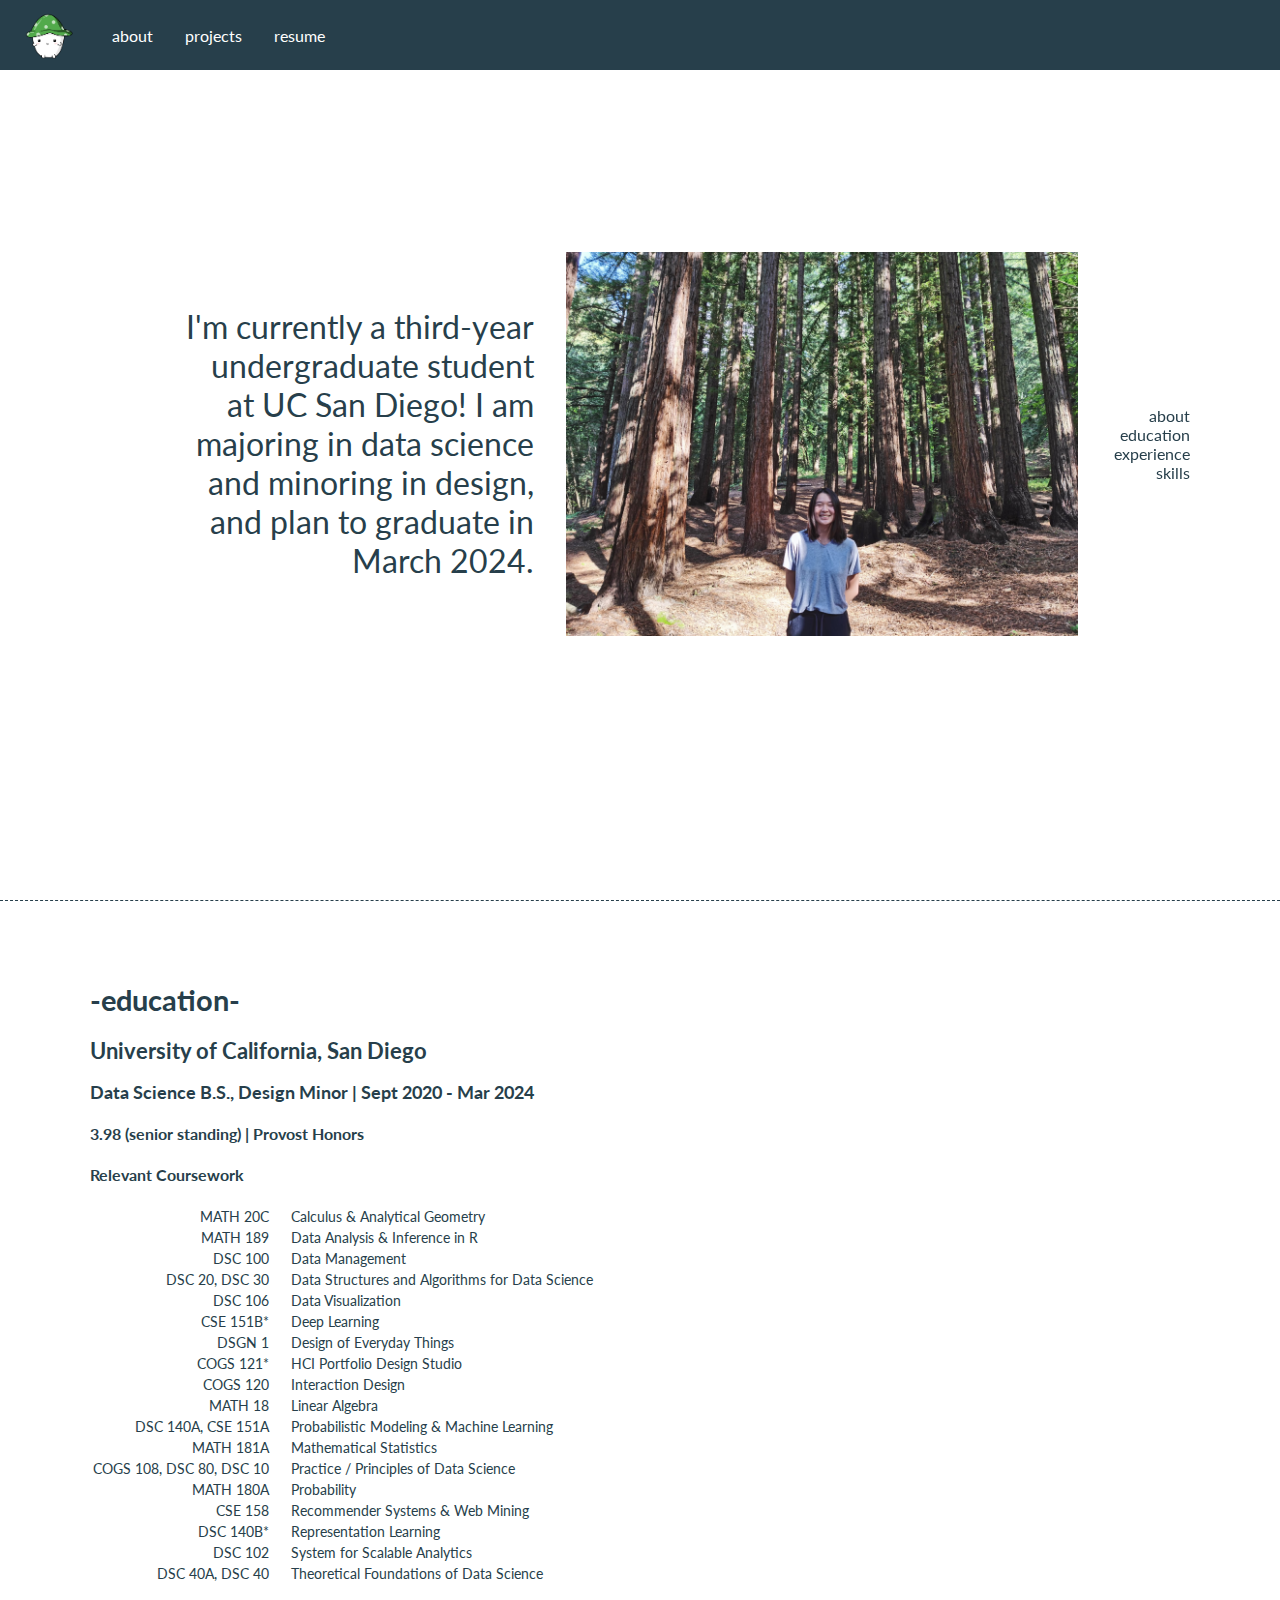
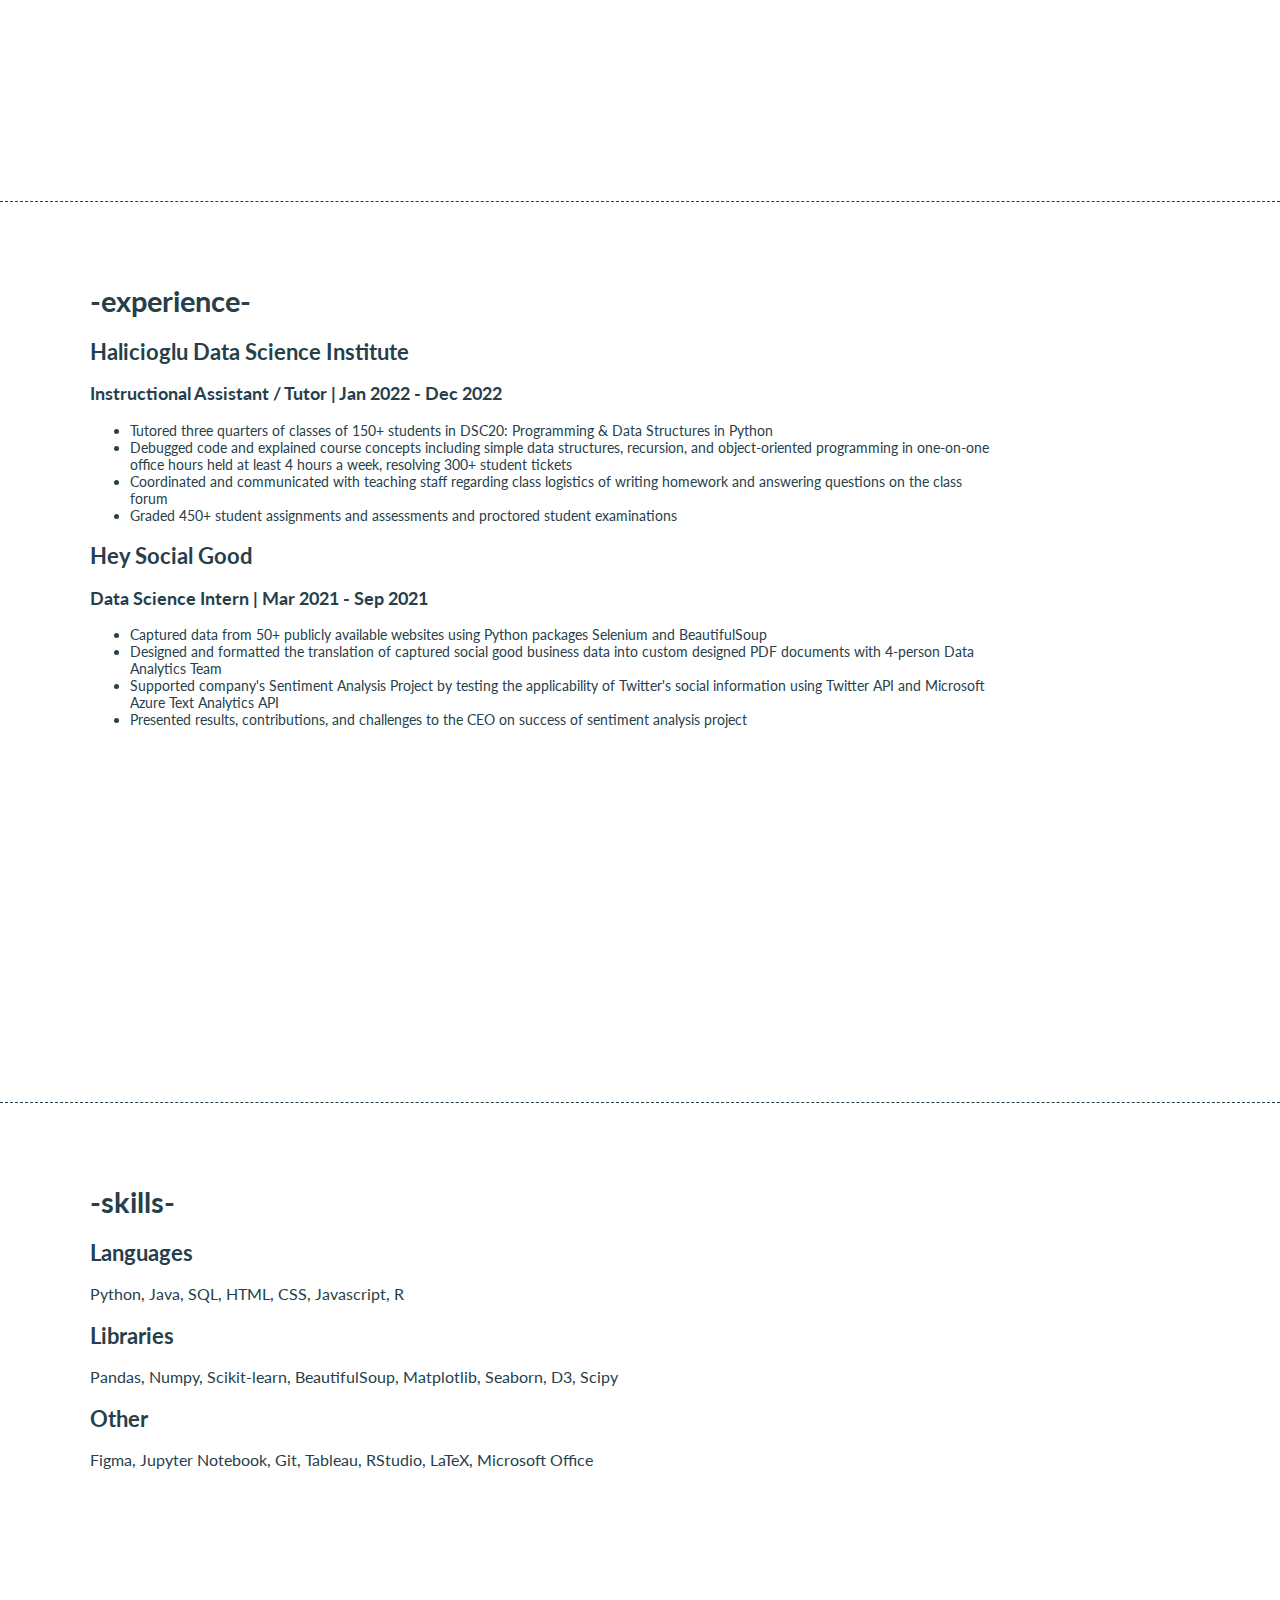
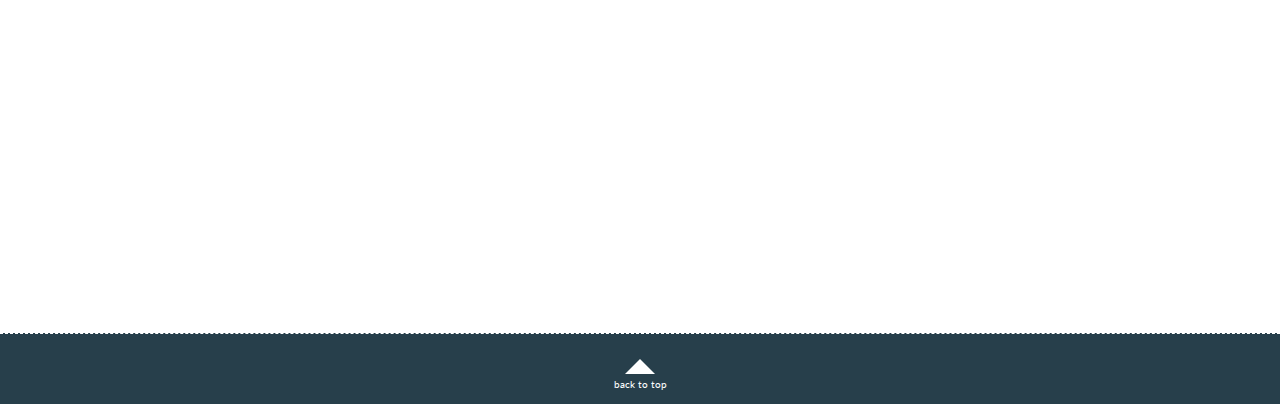
==== about.html @ 6120a889 "new website" ====
<!DOCTYPE html>
<html lang = "en">
<head>
	<meta charset="UTF-8">
	<meta name="viewport" content="width=device-width, initial-scale=1.0">
	<meta http-equiv="X-UA-Compatible" content="ie=edge">
	<title>About Me - Karina Chen</title>
	<link rel="stylesheet" href="style.css"/>
	<link rel="stylesheet" href="about.css"/>
	<link rel="shortcut icon" type="image/x-icon" href="imgs/favicon.ico"/>
	<script src="index.js"></script>
</head>
<body class="container full-height-grow">

	<div class="container full-height-grow">
		<div class="landing-page" id="about">
			<header class="main-header">
				<a href="index.html" class="logo">
					<img src="imgs/logo.png">
				</a>
				<nav class="main-nav">
					<ul>
						<li><a href='about.html'>about</a></li>
						<li><a href='projects.html'>projects</a></li>
						<li id="no-show-mobile"><a href='KarinaChen_Resume.pdf' target="_blank">resume</a></li>
					</ul>
				</nav>
			</header>

			<div class="main-about-landing">
				<section class="about-main-section">
					<div class="about-me">
						<p>I'm currently a third-year undergraduate student at UC San Diego!
							I am majoring in data science and minoring in design, and plan to graduate in
							March 2024.</p>
					</div>

					<img src="imgs/me.jpg" class="about-me-image">

					<div class="side-nav">
						<a href="#about">about</a>
						<a href="#education">education</a>
						<a href="#experience">experience</a>
						<a href="#skills">skills</a>
					</div>
				</section>
				
			</div>
			<div class="next-scroll" onclick="scrollNext('education')">
				<span onclick="scrollNext('education')" id="scroll">next</span>
				<div onclick="scrollNext('education')" class="arrow-down"></div>
			</div>
		</div>

		<div class="education" id="education">
			<h1>-education-</h1>
			<div class="overall-section">
				<section class="item">
					<h2>University of California, San Diego</h2>
					<h3>Data Science B.S., Design Minor | Sept 2020 - Mar 2024</h3>
					<!-- <h4>Sept 2020 - Mar 2024</h4> -->
					<h4>3.98 (senior standing) | Provost Honors</h4>
					<h4>Relevant Coursework</h4>
					<table class="course-list">
						<tr><td class="num">MATH 20C</td><td class="name">Calculus & Analytical Geometry</td></tr>
						<tr><td class="num">MATH 189</td><td class="name">Data Analysis & Inference in R</td></tr>
						<tr><td class="num">DSC 100</td><td class="name">Data Management</td></tr>
						<tr><td class="num">DSC 20, DSC 30</td><td class="name">Data Structures and Algorithms for Data Science</td></tr>
						<tr><td class="num">DSC 106</td><td class="name">Data Visualization</td></tr>
						<tr><td class="num">CSE 151B*</td><td class="name">Deep Learning</td></tr>
						<tr><td class="num">DSGN 1</td><td class="name">Design of Everyday Things</td></tr>
						<tr><td class="num">COGS 121*</td><td class="name">HCI Portfolio Design Studio</td></tr>
						<tr><td class="num">COGS 120</td><td class="name">Interaction Design</td></tr>
						<tr><td class="num">MATH 18</td><td class="name">Linear Algebra</td></tr>
						<tr><td class="num">DSC 140A, CSE 151A</td><td class="name">Probabilistic Modeling & Machine Learning</td></tr>
						<tr><td class="num">MATH 181A</td><td class="name">Mathematical Statistics</td></tr>
						<tr><td class="num">COGS 108, DSC 80, DSC 10</td><td class="name">Practice / Principles of Data Science</td></tr>
						<tr><td class="num">MATH 180A</td><td class="name">Probability</td></tr>
						<tr><td class="num">CSE 158</td><td class="name">Recommender Systems & Web Mining</td></tr>
						<tr><td class="num">DSC 140B*</td><td class="name">Representation Learning</td></tr>
						<tr><td class="num">DSC 102</td><td class="name">System for Scalable Analytics</td></tr>
						<tr><td class="num">DSC 40A, DSC 40</td><td class="name">Theoretical Foundations of Data Science</td></tr>
					</table>
					<!-- <div class="course-list">
						<ul class="course-numbers">
							<li>MATH 20C</li>
							<li>MATH 189</li>
							<li>DSC 100</li>
							<li>DSC 20, DSC 30</li>
							<li>DSC 106</li>
							<li>CSE 151B*</li>
							<li>DSGN 1</li>
							<li>COGS 121*</li>
							<li>COGS 120</li>
							<li>MATH 18</li>
							<li>DSC 140A, CSE 151A</li>
							<li>MATH 181A</li>
							<li>COGS 108, DSC 80, DSC 10</li>
							<li>MATH 180A</li>
							<li>CSE 158</li>
							<li>DSC 140B*</li>
							<li>DSC 102</li>
							<li>DSC 40A, DSC 40B</li>
						</ul>
						<ul class="course-names">
							<li>Calculus & Analytical Geometry</li>
							<li>Data Analysis & Inference in R</li>
							<li>Data Management</li>
							<li>Data Structures and Algorithms for Data Science</li>
							<li>Data Visualization</li>
							<li>Deep Learning</li>
							<li>Design of Everyday Things</li>
							<li>HCI Portfolio Design Studio</li>
							<li>Interaction Design</li>
							<li>Linear Algebra</li>
							<li>Probabilistic Modeling & Machine Learning</li>
							<li>Mathematical Statistics</li>
							<li>Practice / Principles of Data Science</li>
							<li>Probability</li>
							<li>Recommender Systems & Web Mining</li>
							<li>Representation Learning</li>
							<li>System for Scalable Analytics</li>
							<li>Theoretical Foundations of Data Science</li>
						</ul>
					</div> -->
				</section>
			</div>
			<div class="next-scroll" onclick="scrollNext('experience')">
				<span onclick="scrollNext('experience')" id="scroll">next</span>
				<div class="arrow-down" onclick="scrollNext('experience')"></div>
			</div>
		</div>

		<div class="experience" id="experience">
			<h1>-experience-</h1>
			<div class="overall-section">
				<section class="item">
					<h2>Halicioglu Data Science Institute</h2>
					<h3>Instructional Assistant / Tutor | Jan 2022 - Dec 2022</h3>
					<!-- <h4>Jan 2022 - Dec 2022</h4> -->
					<ul>
						<li>Tutored three quarters of classes of 150+ students in 
							DSC20: Programming & Data Structures in Python</li>
						<li>Debugged code and explained course concepts including 
							simple data structures, recursion, and object-oriented 
							programming in one-on-one office hours held at least 4 
							hours a week, resolving 300+ student tickets</li>
						<li>Coordinated and communicated with teaching staff regarding
							class logistics of writing homework and answering questions 
							on the class forum</li>
						<li>Graded 450+ student assignments and assessments and proctored 
							student examinations</li>
					</ul>
				</section>
				<section class="item">
					<h2>Hey Social Good</h2>
					<h3>Data Science Intern | Mar 2021 - Sep 2021</h3>
					<!-- <h4>Mar 2021 - Sep 2021</h4> -->
					<ul>
						<li>Captured data from 50+ publicly available websites using 
							Python packages Selenium and BeautifulSoup</li>
						<li>Designed and formatted the translation of captured social 
							good business data into custom designed PDF documents with 
							4-person Data Analytics Team</li>
						<li>Supported company's Sentiment Analysis Project by testing 
							the applicability of Twitter's social information using Twitter 
							API and Microsoft Azure Text Analytics API</li>
						<li>Presented results, contributions, and challenges to the CEO 
							on success of sentiment analysis project</li>
					</ul>
				</section>
			</div>
			<div class="next-scroll" onclick="scrollNext('skills')">
				<span onclick="scrollNext('skills')" id="scroll">next</span>
				<div class="arrow-down" onclick="scrollNext('skills')"></div>
			</div>
		</div>

		<div class="skills" id="skills">
			<h1>-skills-</h1>
			<div class="overall-section">
				<section class="item">
					<h2>Languages</h2>
					<p>Python, Java, SQL, HTML, CSS, Javascript, R</p>
				</section>
				<section class="item">
					<h2>Libraries</h2>
					<p>Pandas, Numpy, Scikit-learn, BeautifulSoup, Matplotlib, Seaborn, D3, Scipy</p>
				</section>
				<section class="item">
					<h2>Other</h2>
					<p>Figma, Jupyter Notebook, Git, Tableau, RStudio, LaTeX, Microsoft Office</p>
				</section>
			</div>
		</div>
		
	</div>

	<footer onclick="topFunction()" class="main-footer">
		<div class="arrow"></div>
		<span onclick="topFunction()" id="to-top">back to top</span>
	</footer>

</body>
</html>
---- style.css ----
/* @import url('https://fonts.googleapis.com/css?family=Cardo: 400,500,700');
@import url('https://fonts.googleapis.com/css?family=Josefin+Sans: 400,500,700'); */
@import url('https://fonts.googleapis.com/css2?family=Lato&display=swap');

/* *, *::before, *::after {
	box-sizing: border-box;
} */

body {
	/* padding: 0;
	margin: 0; */
	/* background-color: white; */
	font-family: Lato;
	/* font-family: Josefin Sans, sans-serif; */
	/* font-size: 1.2rem; */
	/* font-size: 1.5rem; */
	color: #273F4B;
	/* min-height: 100vh; */
}

.landing-page {
	min-height: 100vh;
}

h1 {
	font-size: 1.8em;
}

.full-height-grow {
	display: flex;
	flex-direction: column;
}

.logo {
	display: flex;
	align-items: center;
	/* font-size: 1.25em; */
	color: inherit;
	text-decoration: none;
	margin-left: 21px;
}

.logo img {
	width: 55px;
}

.logo-name {
	margin-left: 1rem;
}

.main-nav ul {
	display: flex;
	margin: 0;
	padding: 20px;
	list-style: none;
	color: white;
}

.main-nav a {
	color: inherit;
	text-decoration: none;
	padding: 1rem;
}

.main-nav a:hover {
	color: #C3E1C0;
}

.main-header, .main-footer {
	display: flex;
	/* justify-content: space-between; */
	align-items: center;
	background-color: #273F4B;
	/* overflow: hidden; */
	height: 70px;
	/* margin-bottom: 2rem; */
}

.main-footer {
	flex-direction: column;
	border-top: 1px dashed white;
}

.social-link img {
	width: 1em;
	margin-right: 0.25rem;
}

.container {
	margin: 0 auto;
	flex-grow: 1;
}

.title {
	/* font-weight: 500; */
	/* font-size: 3em; */
	font-weight: lighter;
	font-size: 5.5em;
	letter-spacing: 0.1em;
	/* letter-spacing: 1vw; */
	margin-left: 5.5vw;
	/* margin-bottom: 1rem; */
	margin-bottom: 0;
	margin-top: 0;
}

.subtitle {
	/* font-weight: 500; */
	font-weight: lighter;
	font-size: 1.2em;
	margin-left: 6vw;
	/* margin-bottom: 2rem; */
	max-width: 420px;
	margin-top: 0.4em;
}

/* .arrow {
    border: solid white;
    border-width: 0 1.5px 1.5px 0;
    display: inline-block;
    padding: 10px;
	margin-top: 20px;
	transform: rotate(-135deg);
    -webkit-transform: rotate(-135deg);
	animation: float 3s ease-in-out infinite;
} */

.arrow {
	margin-top: 25px;
	margin-bottom: 5px;
	display: inline-block;
    width: 0; 
    height: 0; 
    border-left: 15px solid transparent;
    border-right: 15px solid transparent;
    border-bottom: 15px solid white;
	animation: float 3s ease-in-out infinite;
}


@keyframes float {
	0% {
	  transform: translatey(0px);
	}
	50% {
	  transform: translatey(-10px);
	}
	100% {
	  transform: translatey(0px);
	}
}

.main-footer:hover {
	cursor: pointer;
}
.main-footer:hover .arrow {
	cursor: pointer;
	border-bottom: 15px solid #E6E6E6;
	/* border: solid #C3E1C0; */
	/* border-width: 0 1.5px 1.5px 0; */
}
.main-footer:hover #to-top {
	cursor: pointer;
	color: #E6E6E6;
}

#to-top {
	border: none;
	outline: none;
	color: white;
	cursor: pointer;
	font-size: 0.6em;
}

/* @media screen and (max-width: 800px) {
  .column {
    -ms-flex: 48%;
    flex: 48%;
    max-width: 48%;
  }
} */

/* @media screen and (max-width: 600px) {
  .column {
    -ms-flex: 100%;
    flex: 100%;
    max-width: 100%;
  }
} */

@media (max-width: 280px) {
	#no-show-mobile {
		display: none;
	}

	.column {
		-ms-flex: 95%;
		flex: 95%;
    	max-width: 95%;
  	}

	.title {
		font-weight: lighter;
		font-size: 3em;
		letter-spacing: 0.1em;
		/* letter-spacing: 1vw; */
		margin-left: 5.5vw;
		/* margin-bottom: 1rem; */
		margin-bottom: 0;
		margin-top: 0;
	}

  /* .main-footer {
  	display: none;
  } */
}
---- about.css ----
.main-about-landing {
	display: flex;
	align-items: center;
	justify-content: space-between;
	flex-grow: 1;
	min-height: calc(100vh - 7vh - 90px);
	text-align: right;
	margin-left: 7vw;
	/* margin-right: 7vw; */
}

.about-main-section {
	display: flex;
	align-items: center;
	justify-content: space-between;
	flex-grow: 1;
	/* min-height: calc(100vh - 90px); */
	text-align: right;
	margin-left: 7vw;
	margin-right: 7vw;
}

.about-main-section .about-me-image {
	width: 40vw;
	margin-left: 2rem;
	margin-right: 7rem;
	height: auto 55vh;
	/* height: auto; */
}

.side-nav {
	display: flex;
	flex-direction: column;
	position: fixed;
	right: 7vw;
}
.side-nav a{
	/* display: inline-block; */
	/* vertical-align: middle; */
	color: inherit;
	text-decoration: none;
	float: right;
	display: block;
}
.side-nav a:hover{
	color: #C3E1C0;
}

.about-me {
	font-size: 2em;
}

h2 {
	font-size: 1.4em;
}
h3 {
	font-size: 1.1em;
}
h4 {
	font-size: 1em;
}
.overall-section ul {
	font-size: 0.9em;
	padding-right: 15vw;
}

.education, .experience {
	border-top: 1px dashed #273F4B;
	min-height: calc(100vh - 7vh);
	padding-left: 7vw;
	padding-right: 7vw;
	padding-top: 7vh;
}

.course-list {
	font-size: 0.9em;
}
.num {
	vertical-align: top;
	text-align: right;
	padding-right: 10px;
}
.name {
	vertical-align: top;
	text-align: left;
	padding-left: 10px;
}

/* .course-list ul {
	display: inline-block;
	padding-right: 0;
}
.course-numbers {
	list-style-type: none;
	text-align: right;
}
.course-names {
	list-style-type: none;
	text-align: left;
} */

.skills {
	padding-top: 7vh;
	border-top: 1px dashed #273F4B;
	min-height: calc(100vh - 7vh - 70px);
	padding-left: 7vw;
	padding-right: 7vw;
}

.next-scroll {
	visibility: hidden;
}

/* .landing-page .next-scroll {
	margin-top: 2vh;
	position: absolute;
	left: 50%;
	bottom: 2%;
}
.education .next-scroll {
	margin-top: 9vh;
	position: absolute;
	left: 50%;
	bottom: -98%;
}
.experience .next-scroll {
	margin-top: 21vh;
	position: absolute;
	left: 50%;
	bottom: -198%;
} */

@media (max-width: 920px) {
	.about-main-section {
		flex-direction: column;
		justify-content: center;
		text-align: left;

		margin-left: 1vw;
		margin-right: 1vw;
	}
	
	.side-nav {
		visibility: hidden;
	}

	.about-main-section .about-me-image {
		/* margin-top: 2rem; */
		width: 50vw;
		height: auto;
	}

	.about-main-section .about-me-image {
		margin-left: 0;
		margin-bottom: 2rem;
	}

	.education, .experience { 
		padding-top: 2vh;
		min-height: calc(100vh - 2vh);
	}
	.skills {
		padding-top: 2vh;
		min-height: calc(100vh - 2vh - 70px);
	}

	.arrow-down {
		display: inline-block;
		border-left: 15px solid transparent;
		border-right: 15px solid transparent;
		border-top: 15px solid #273F4B;
		animation: floatscroll 3s ease-in-out infinite;
	}
	@keyframes floatscroll {
		0% {
		  transform: translatey(0px);
		}
		50% {
		  transform: translatey(5px);
		}
		100% {
		  transform: translatey(0px);
		}
	}
	#scroll {
		border: none;
		outline: none;
		cursor: pointer;
		font-size: 0.6em;
	}
	.next-scroll {
		/* visibility: visible; */
		display: flex;
		align-items: center;
		flex-direction: column;
		position: relative;
	}
	
	.next-scroll:hover {
		cursor: pointer;
	}
	.next-scroll:hover .arrow-down {
		cursor: pointer;
		border-top: 15px solid #E6E6E6;
	}
	.next-scroll:hover #scroll {
		position: relative;
		cursor: pointer;
		color: #E6E6E6;
	}
}

@media (max-width: 280px) {
	/* .about-main-section .about-me-image {
		margin-left: 0;
		margin-bottom: 2rem;
	} */
	.about-main-section {
		flex-direction: column;
		justify-content: center;
		text-align: left;

		margin-left: 1vw;
		margin-right: 0;
	}
	
	.side-nav {
		visibility: hidden;
	}

	.about-main-section .about-me-image {
		/* margin-top: 2rem; */
		width: 50vw;
		height: auto;
	}

	.about-main-section .about-me-image {
		margin-left: 0;
		margin-bottom: 2rem;
	}

	.education, .experience { 
		padding-top: 2vh;
		min-height: calc(100vh - 2vh);
	}
	.skills {
		padding-top: 2vh;
		min-height: calc(100vh - 2vh - 70px);
	}
}
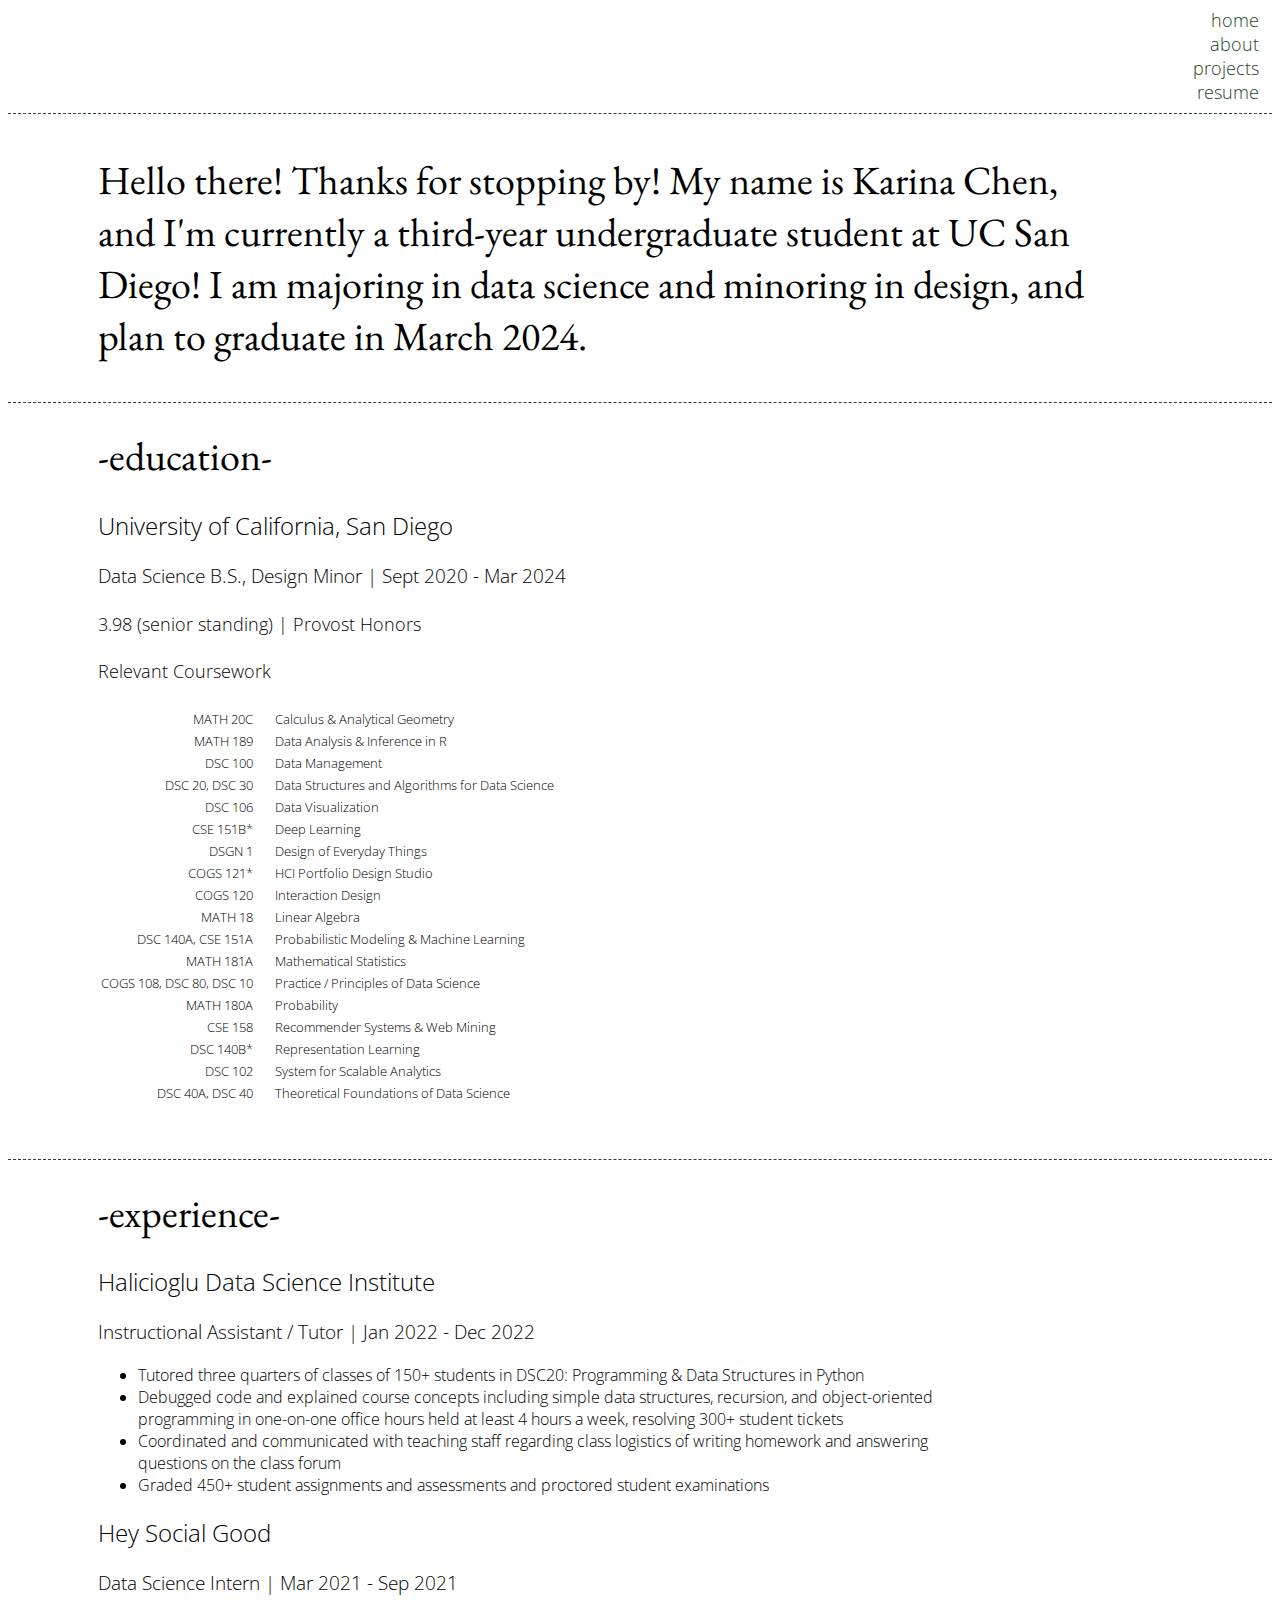
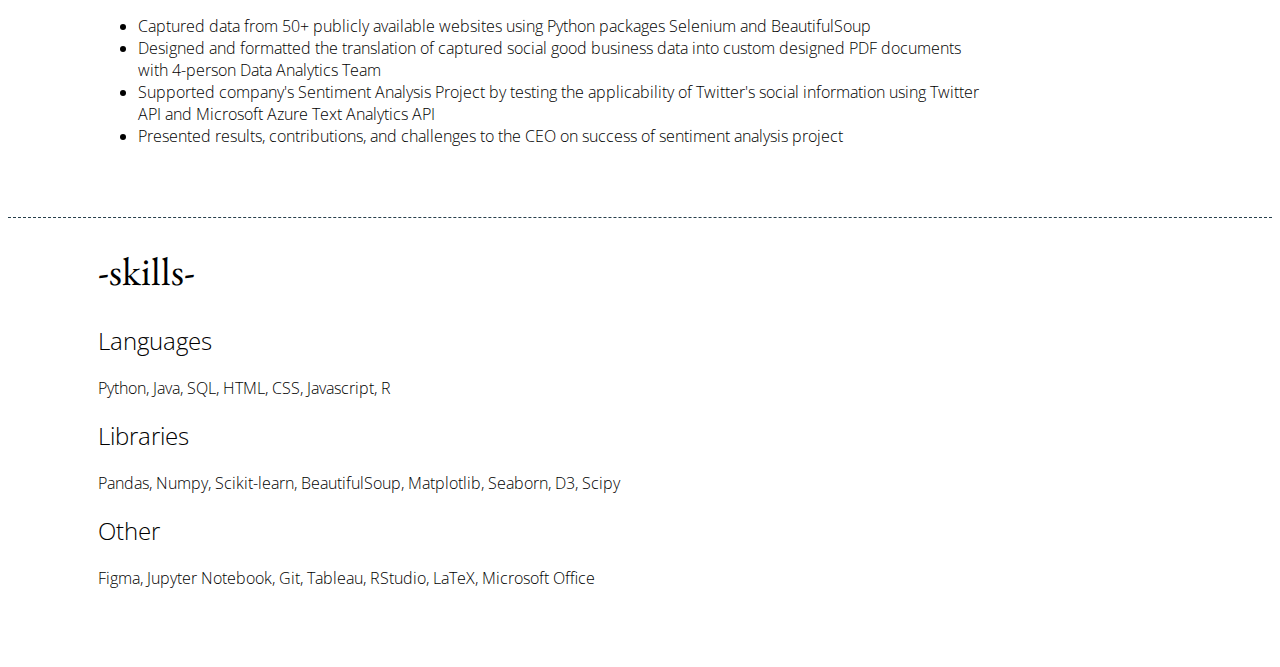
==== commit 25d2bac4: "Add files via upload" ====
--- a/about.html
+++ b/about.html
@@ -15,14 +15,12 @@
 	<div class="container full-height-grow">
 		<div class="landing-page" id="about">
 			<header class="main-header">
-				<a href="index.html" class="logo">
-					<img src="imgs/logo.png">
-				</a>
-				<nav class="main-nav">
+				<nav class="nav">
 					<ul>
+						<li><a href='index.html'>home</a></li>
 						<li><a href='about.html'>about</a></li>
 						<li><a href='projects.html'>projects</a></li>
-						<li id="no-show-mobile"><a href='KarinaChen_Resume.pdf' target="_blank">resume</a></li>
+						<li><a href='KarinaChen_Resume.pdf' target="_blank">resume</a></li>
 					</ul>
 				</nav>
 			</header>
@@ -30,25 +28,12 @@
 			<div class="main-about-landing">
 				<section class="about-main-section">
 					<div class="about-me">
-						<p>I'm currently a third-year undergraduate student at UC San Diego!
-							I am majoring in data science and minoring in design, and plan to graduate in
-							March 2024.</p>
-					</div>
-
-					<img src="imgs/me.jpg" class="about-me-image">
-
-					<div class="side-nav">
-						<a href="#about">about</a>
-						<a href="#education">education</a>
-						<a href="#experience">experience</a>
-						<a href="#skills">skills</a>
+						<p>Hello there! Thanks for stopping by! My name is Karina Chen, and I'm currently
+							a third-year undergraduate student at UC San Diego! I am majoring in data science
+							and minoring in design, and plan to graduate in March 2024.</p>
 					</div>
 				</section>
 				
-			</div>
-			<div class="next-scroll" onclick="scrollNext('education')">
-				<span onclick="scrollNext('education')" id="scroll">next</span>
-				<div onclick="scrollNext('education')" class="arrow-down"></div>
 			</div>
 		</div>
 
@@ -58,7 +43,6 @@
 				<section class="item">
 					<h2>University of California, San Diego</h2>
 					<h3>Data Science B.S., Design Minor | Sept 2020 - Mar 2024</h3>
-					<!-- <h4>Sept 2020 - Mar 2024</h4> -->
 					<h4>3.98 (senior standing) | Provost Honors</h4>
 					<h4>Relevant Coursework</h4>
 					<table class="course-list">
@@ -81,53 +65,7 @@
 						<tr><td class="num">DSC 102</td><td class="name">System for Scalable Analytics</td></tr>
 						<tr><td class="num">DSC 40A, DSC 40</td><td class="name">Theoretical Foundations of Data Science</td></tr>
 					</table>
-					<!-- <div class="course-list">
-						<ul class="course-numbers">
-							<li>MATH 20C</li>
-							<li>MATH 189</li>
-							<li>DSC 100</li>
-							<li>DSC 20, DSC 30</li>
-							<li>DSC 106</li>
-							<li>CSE 151B*</li>
-							<li>DSGN 1</li>
-							<li>COGS 121*</li>
-							<li>COGS 120</li>
-							<li>MATH 18</li>
-							<li>DSC 140A, CSE 151A</li>
-							<li>MATH 181A</li>
-							<li>COGS 108, DSC 80, DSC 10</li>
-							<li>MATH 180A</li>
-							<li>CSE 158</li>
-							<li>DSC 140B*</li>
-							<li>DSC 102</li>
-							<li>DSC 40A, DSC 40B</li>
-						</ul>
-						<ul class="course-names">
-							<li>Calculus & Analytical Geometry</li>
-							<li>Data Analysis & Inference in R</li>
-							<li>Data Management</li>
-							<li>Data Structures and Algorithms for Data Science</li>
-							<li>Data Visualization</li>
-							<li>Deep Learning</li>
-							<li>Design of Everyday Things</li>
-							<li>HCI Portfolio Design Studio</li>
-							<li>Interaction Design</li>
-							<li>Linear Algebra</li>
-							<li>Probabilistic Modeling & Machine Learning</li>
-							<li>Mathematical Statistics</li>
-							<li>Practice / Principles of Data Science</li>
-							<li>Probability</li>
-							<li>Recommender Systems & Web Mining</li>
-							<li>Representation Learning</li>
-							<li>System for Scalable Analytics</li>
-							<li>Theoretical Foundations of Data Science</li>
-						</ul>
-					</div> -->
 				</section>
-			</div>
-			<div class="next-scroll" onclick="scrollNext('experience')">
-				<span onclick="scrollNext('experience')" id="scroll">next</span>
-				<div class="arrow-down" onclick="scrollNext('experience')"></div>
 			</div>
 		</div>
 
@@ -137,7 +75,6 @@
 				<section class="item">
 					<h2>Halicioglu Data Science Institute</h2>
 					<h3>Instructional Assistant / Tutor | Jan 2022 - Dec 2022</h3>
-					<!-- <h4>Jan 2022 - Dec 2022</h4> -->
 					<ul>
 						<li>Tutored three quarters of classes of 150+ students in 
 							DSC20: Programming & Data Structures in Python</li>
@@ -155,7 +92,6 @@
 				<section class="item">
 					<h2>Hey Social Good</h2>
 					<h3>Data Science Intern | Mar 2021 - Sep 2021</h3>
-					<!-- <h4>Mar 2021 - Sep 2021</h4> -->
 					<ul>
 						<li>Captured data from 50+ publicly available websites using 
 							Python packages Selenium and BeautifulSoup</li>
@@ -169,10 +105,6 @@
 							on success of sentiment analysis project</li>
 					</ul>
 				</section>
-			</div>
-			<div class="next-scroll" onclick="scrollNext('skills')">
-				<span onclick="scrollNext('skills')" id="scroll">next</span>
-				<div class="arrow-down" onclick="scrollNext('skills')"></div>
 			</div>
 		</div>
 
@@ -196,10 +128,5 @@
 		
 	</div>
 
-	<footer onclick="topFunction()" class="main-footer">
-		<div class="arrow"></div>
-		<span onclick="topFunction()" id="to-top">back to top</span>
-	</footer>
-
 </body>
 </html>
--- a/style.css
+++ b/style.css
@@ -1,216 +1,36 @@
-/* @import url('https://fonts.googleapis.com/css?family=Cardo: 400,500,700');
-@import url('https://fonts.googleapis.com/css?family=Josefin+Sans: 400,500,700'); */
-@import url('https://fonts.googleapis.com/css2?family=Lato&display=swap');
-
-/* *, *::before, *::after {
-	box-sizing: border-box;
-} */
+@import url('https://fonts.googleapis.com/css2?family=EB+Garamond:wght@400;500&display=swap');
+@import url('https://fonts.googleapis.com/css2?family=Open+Sans:wght@300;400&display=swap');
 
 body {
-	/* padding: 0;
-	margin: 0; */
-	/* background-color: white; */
-	font-family: Lato;
-	/* font-family: Josefin Sans, sans-serif; */
-	/* font-size: 1.2rem; */
-	/* font-size: 1.5rem; */
-	color: #273F4B;
-	/* min-height: 100vh; */
+	
 }
 
-.landing-page {
-	min-height: 100vh;
+.nav {
+	margin-right: 1vw;
+	/* overflow: visible; */
 }
 
-h1 {
-	font-size: 1.8em;
+.nav ul {
+	list-style: none;
+	color: #142B12;
+	margin: 0;
+	text-align: right;
+	font-family: Open Sans;
+	font-weight: lighter;
 }
 
-.full-height-grow {
-	display: flex;
-	flex-direction: column;
+.nav a {
+	text-decoration: none;
+	box-shadow: inset 0 0 0 0 #70c464;
+	color: #20431D;
+	margin: 0 -.25rem;
+	padding: 0 .25rem;
+	transition: color .3s ease-in-out, box-shadow .3s ease-in-out;
+	font-size: calc((0.01 * 100vw + (5px)));
 }
-
-.logo {
-	display: flex;
-	align-items: center;
-	/* font-size: 1.25em; */
-	color: inherit;
-	text-decoration: none;
-	margin-left: 21px;
-}
-
-.logo img {
-	width: 55px;
-}
-
-.logo-name {
-	margin-left: 1rem;
-}
-
-.main-nav ul {
-	display: flex;
-	margin: 0;
-	padding: 20px;
-	list-style: none;
-	color: white;
-}
-
-.main-nav a {
-	color: inherit;
-	text-decoration: none;
-	padding: 1rem;
-}
-
-.main-nav a:hover {
-	color: #C3E1C0;
-}
-
-.main-header, .main-footer {
-	display: flex;
-	/* justify-content: space-between; */
-	align-items: center;
-	background-color: #273F4B;
-	/* overflow: hidden; */
-	height: 70px;
-	/* margin-bottom: 2rem; */
-}
-
-.main-footer {
-	flex-direction: column;
-	border-top: 1px dashed white;
-}
-
-.social-link img {
-	width: 1em;
-	margin-right: 0.25rem;
-}
-
-.container {
-	margin: 0 auto;
-	flex-grow: 1;
-}
-
-.title {
-	/* font-weight: 500; */
-	/* font-size: 3em; */
-	font-weight: lighter;
-	font-size: 5.5em;
-	letter-spacing: 0.1em;
-	/* letter-spacing: 1vw; */
-	margin-left: 5.5vw;
-	/* margin-bottom: 1rem; */
-	margin-bottom: 0;
-	margin-top: 0;
-}
-
-.subtitle {
-	/* font-weight: 500; */
-	font-weight: lighter;
-	font-size: 1.2em;
-	margin-left: 6vw;
-	/* margin-bottom: 2rem; */
-	max-width: 420px;
-	margin-top: 0.4em;
-}
-
-/* .arrow {
-    border: solid white;
-    border-width: 0 1.5px 1.5px 0;
-    display: inline-block;
-    padding: 10px;
-	margin-top: 20px;
-	transform: rotate(-135deg);
-    -webkit-transform: rotate(-135deg);
-	animation: float 3s ease-in-out infinite;
-} */
-
-.arrow {
-	margin-top: 25px;
-	margin-bottom: 5px;
-	display: inline-block;
-    width: 0; 
-    height: 0; 
-    border-left: 15px solid transparent;
-    border-right: 15px solid transparent;
-    border-bottom: 15px solid white;
-	animation: float 3s ease-in-out infinite;
-}
-
-
-@keyframes float {
-	0% {
-	  transform: translatey(0px);
-	}
-	50% {
-	  transform: translatey(-10px);
-	}
-	100% {
-	  transform: translatey(0px);
-	}
-}
-
-.main-footer:hover {
-	cursor: pointer;
-}
-.main-footer:hover .arrow {
-	cursor: pointer;
-	border-bottom: 15px solid #E6E6E6;
-	/* border: solid #C3E1C0; */
-	/* border-width: 0 1.5px 1.5px 0; */
-}
-.main-footer:hover #to-top {
-	cursor: pointer;
-	color: #E6E6E6;
-}
-
-#to-top {
-	border: none;
-	outline: none;
+.nav a:hover {
+	box-shadow: inset 100px 0 0 0 #70c464;
+	/* #20431D; */
 	color: white;
 	cursor: pointer;
-	font-size: 0.6em;
-}
-
-/* @media screen and (max-width: 800px) {
-  .column {
-    -ms-flex: 48%;
-    flex: 48%;
-    max-width: 48%;
-  }
-} */
-
-/* @media screen and (max-width: 600px) {
-  .column {
-    -ms-flex: 100%;
-    flex: 100%;
-    max-width: 100%;
-  }
-} */
-
-@media (max-width: 280px) {
-	#no-show-mobile {
-		display: none;
-	}
-
-	.column {
-		-ms-flex: 95%;
-		flex: 95%;
-    	max-width: 95%;
-  	}
-
-	.title {
-		font-weight: lighter;
-		font-size: 3em;
-		letter-spacing: 0.1em;
-		/* letter-spacing: 1vw; */
-		margin-left: 5.5vw;
-		/* margin-bottom: 1rem; */
-		margin-bottom: 0;
-		margin-top: 0;
-	}
-
-  /* .main-footer {
-  	display: none;
-  } */
 }--- a/about.css
+++ b/about.css
@@ -1,12 +1,17 @@
+@import url('https://fonts.googleapis.com/css2?family=EB+Garamond:wght@400;500&display=swap');
+@import url('https://fonts.googleapis.com/css2?family=Open+Sans:wght@300;400&display=swap');
+
 .main-about-landing {
+	border-top: 1px dashed #273F4B;
+	font-family: EB Garamond;
 	display: flex;
 	align-items: center;
 	justify-content: space-between;
 	flex-grow: 1;
-	min-height: calc(100vh - 7vh - 90px);
-	text-align: right;
-	margin-left: 7vw;
-	/* margin-right: 7vw; */
+	text-align: left;
+	margin-top: 1vh;
+	padding-left: 7vw;
+	padding-right: 7vw;
 }
 
 .about-main-section {
@@ -14,121 +19,72 @@
 	align-items: center;
 	justify-content: space-between;
 	flex-grow: 1;
-	/* min-height: calc(100vh - 90px); */
-	text-align: right;
-	margin-left: 7vw;
-	margin-right: 7vw;
-}
-
-.about-main-section .about-me-image {
-	width: 40vw;
-	margin-left: 2rem;
-	margin-right: 7rem;
-	height: auto 55vh;
-	/* height: auto; */
-}
-
-.side-nav {
-	display: flex;
-	flex-direction: column;
-	position: fixed;
-	right: 7vw;
-}
-.side-nav a{
-	/* display: inline-block; */
-	/* vertical-align: middle; */
-	color: inherit;
-	text-decoration: none;
-	float: right;
-	display: block;
-}
-.side-nav a:hover{
-	color: #C3E1C0;
+	text-align: left;
 }
 
 .about-me {
-	font-size: 2em;
+	font-size: 2.5em;
+	padding-right: 7vw;
 }
 
+h1 {
+	font-family: EB Garamond;
+	font-weight: lighter;
+	font-size: 2.5em;
+}
 h2 {
-	font-size: 1.4em;
+	font-family: Open Sans;
+	font-weight: lighter;
+	font-size: 1.5em;
 }
 h3 {
+	font-family: Open Sans;
+	font-weight: lighter;
+	font-size: 1.2em;
+}
+h4 {
+	font-family: Open Sans;
+	font-weight: lighter;
 	font-size: 1.1em;
 }
-h4 {
+.overall-section ul {
+	font-family: Open Sans;
+	font-weight: lighter;
 	font-size: 1em;
-}
-.overall-section ul {
-	font-size: 0.9em;
 	padding-right: 15vw;
 }
 
 .education, .experience {
 	border-top: 1px dashed #273F4B;
-	min-height: calc(100vh - 7vh);
 	padding-left: 7vw;
 	padding-right: 7vw;
-	padding-top: 7vh;
+	padding-bottom: 6vh;
 }
 
 .course-list {
-	font-size: 0.9em;
+	font-family: Open Sans;
+	font-weight: lighter;
+	font-size: 0.8em;
 }
-.num {
+.num, .language, .library {
 	vertical-align: top;
 	text-align: right;
 	padding-right: 10px;
 }
-.name {
+.name, .desc {
 	vertical-align: top;
 	text-align: left;
 	padding-left: 10px;
 }
 
-/* .course-list ul {
-	display: inline-block;
-	padding-right: 0;
-}
-.course-numbers {
-	list-style-type: none;
-	text-align: right;
-}
-.course-names {
-	list-style-type: none;
-	text-align: left;
-} */
-
 .skills {
-	padding-top: 7vh;
+	font-family: Open Sans;
+	font-weight: lighter;
+	padding-bottom: 6vh;
 	border-top: 1px dashed #273F4B;
-	min-height: calc(100vh - 7vh - 70px);
 	padding-left: 7vw;
 	padding-right: 7vw;
 }
-
-.next-scroll {
-	visibility: hidden;
-}
-
-/* .landing-page .next-scroll {
-	margin-top: 2vh;
-	position: absolute;
-	left: 50%;
-	bottom: 2%;
-}
-.education .next-scroll {
-	margin-top: 9vh;
-	position: absolute;
-	left: 50%;
-	bottom: -98%;
-}
-.experience .next-scroll {
-	margin-top: 21vh;
-	position: absolute;
-	left: 50%;
-	bottom: -198%;
-} */
 
 @media (max-width: 920px) {
 	.about-main-section {
@@ -139,21 +95,6 @@
 		margin-left: 1vw;
 		margin-right: 1vw;
 	}
-	
-	.side-nav {
-		visibility: hidden;
-	}
-
-	.about-main-section .about-me-image {
-		/* margin-top: 2rem; */
-		width: 50vw;
-		height: auto;
-	}
-
-	.about-main-section .about-me-image {
-		margin-left: 0;
-		margin-bottom: 2rem;
-	}
 
 	.education, .experience { 
 		padding-top: 2vh;
@@ -163,58 +104,9 @@
 		padding-top: 2vh;
 		min-height: calc(100vh - 2vh - 70px);
 	}
-
-	.arrow-down {
-		display: inline-block;
-		border-left: 15px solid transparent;
-		border-right: 15px solid transparent;
-		border-top: 15px solid #273F4B;
-		animation: floatscroll 3s ease-in-out infinite;
-	}
-	@keyframes floatscroll {
-		0% {
-		  transform: translatey(0px);
-		}
-		50% {
-		  transform: translatey(5px);
-		}
-		100% {
-		  transform: translatey(0px);
-		}
-	}
-	#scroll {
-		border: none;
-		outline: none;
-		cursor: pointer;
-		font-size: 0.6em;
-	}
-	.next-scroll {
-		/* visibility: visible; */
-		display: flex;
-		align-items: center;
-		flex-direction: column;
-		position: relative;
-	}
-	
-	.next-scroll:hover {
-		cursor: pointer;
-	}
-	.next-scroll:hover .arrow-down {
-		cursor: pointer;
-		border-top: 15px solid #E6E6E6;
-	}
-	.next-scroll:hover #scroll {
-		position: relative;
-		cursor: pointer;
-		color: #E6E6E6;
-	}
 }
 
 @media (max-width: 280px) {
-	/* .about-main-section .about-me-image {
-		margin-left: 0;
-		margin-bottom: 2rem;
-	} */
 	.about-main-section {
 		flex-direction: column;
 		justify-content: center;
@@ -223,28 +115,11 @@
 		margin-left: 1vw;
 		margin-right: 0;
 	}
-	
-	.side-nav {
-		visibility: hidden;
-	}
-
-	.about-main-section .about-me-image {
-		/* margin-top: 2rem; */
-		width: 50vw;
-		height: auto;
-	}
-
-	.about-main-section .about-me-image {
-		margin-left: 0;
-		margin-bottom: 2rem;
-	}
 
 	.education, .experience { 
 		padding-top: 2vh;
-		min-height: calc(100vh - 2vh);
 	}
 	.skills {
 		padding-top: 2vh;
-		min-height: calc(100vh - 2vh - 70px);
 	}
 }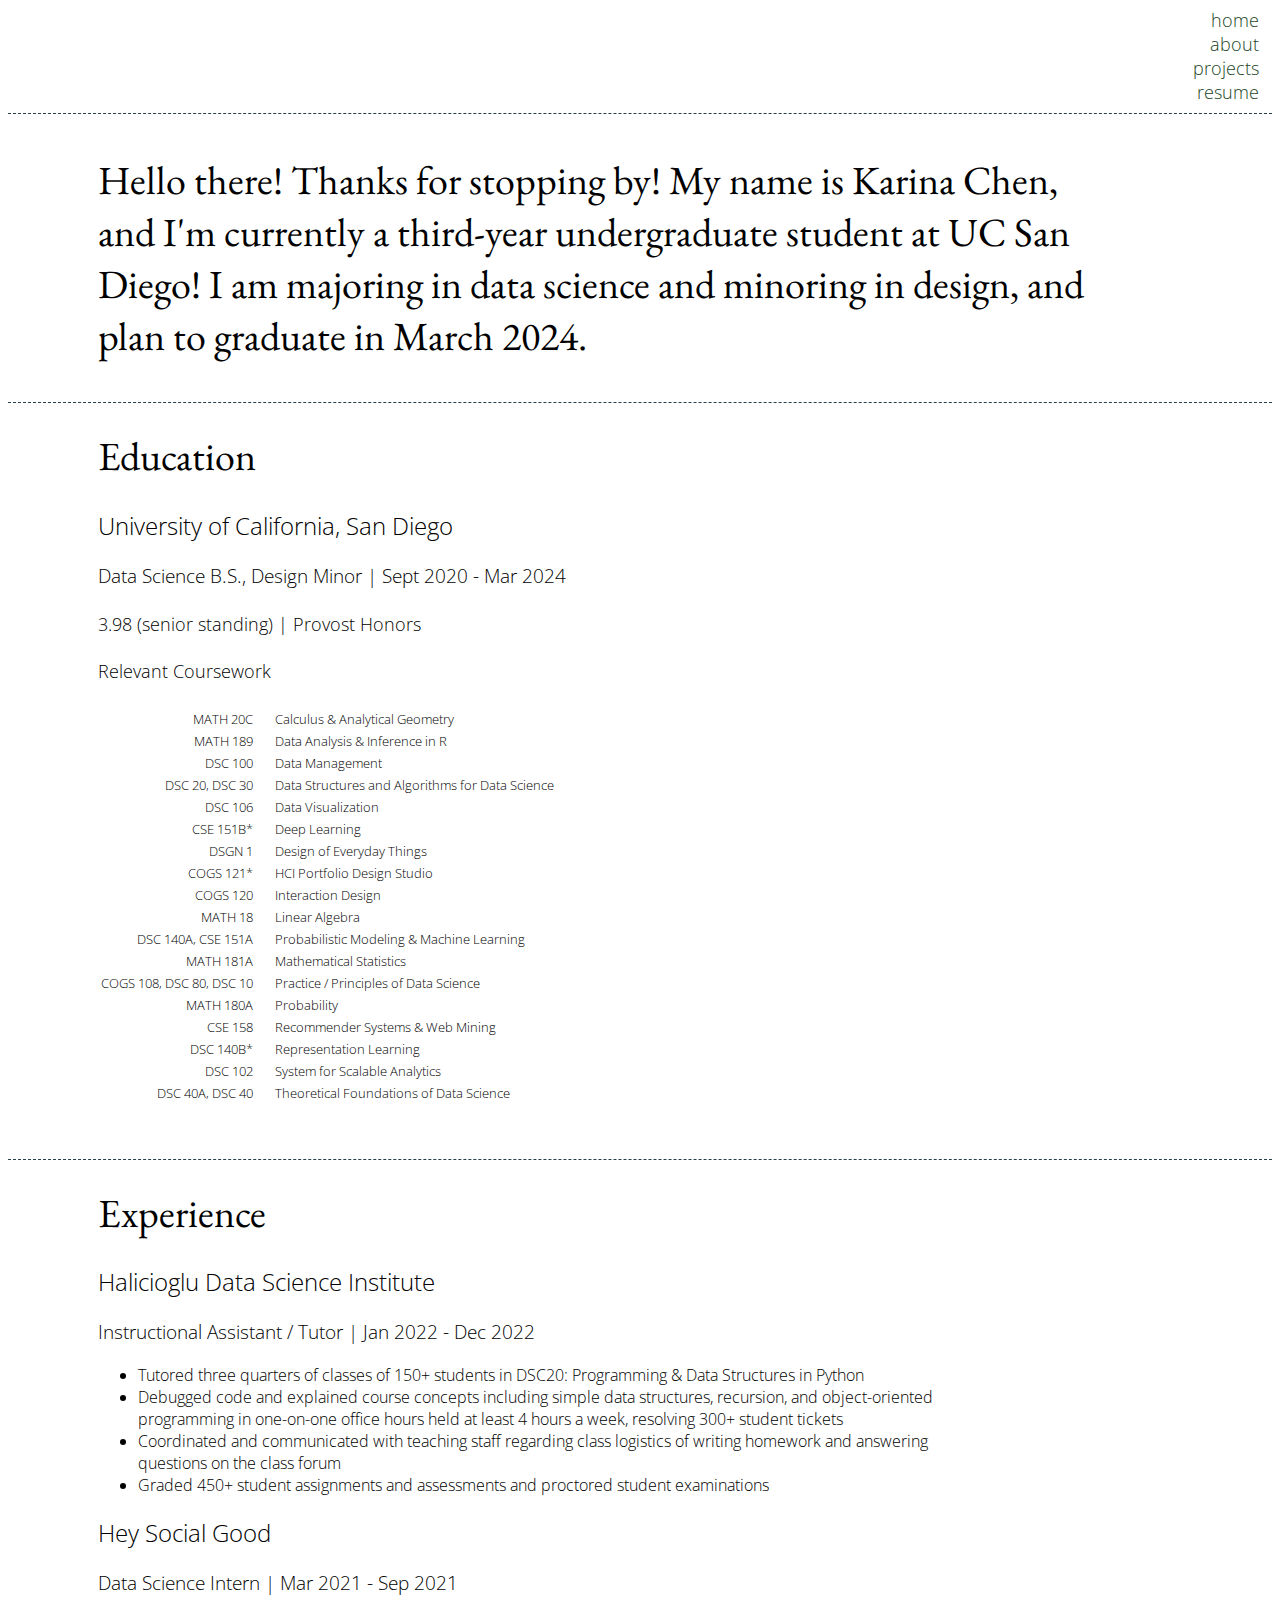
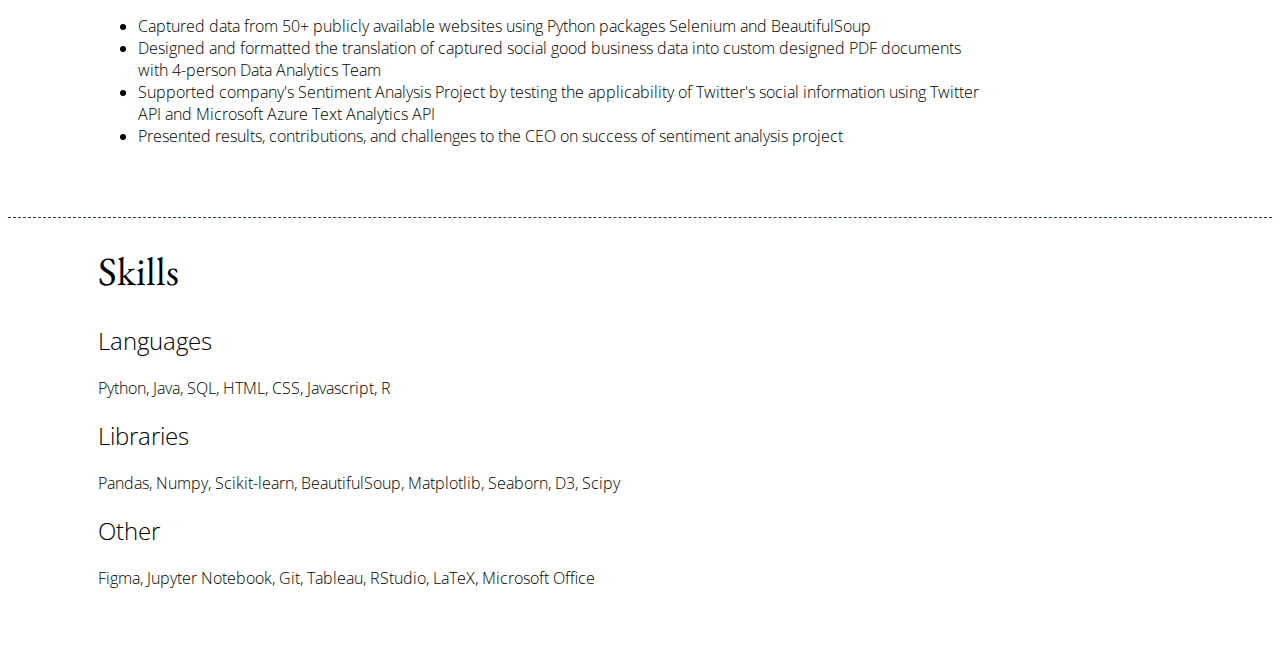
==== commit e4eb844b: "projects style" ====
--- a/about.html
+++ b/about.html
@@ -38,7 +38,7 @@
 		</div>
 
 		<div class="education" id="education">
-			<h1>-education-</h1>
+			<h1>Education</h1>
 			<div class="overall-section">
 				<section class="item">
 					<h2>University of California, San Diego</h2>
@@ -70,7 +70,7 @@
 		</div>
 
 		<div class="experience" id="experience">
-			<h1>-experience-</h1>
+			<h1>Experience</h1>
 			<div class="overall-section">
 				<section class="item">
 					<h2>Halicioglu Data Science Institute</h2>
@@ -109,7 +109,7 @@
 		</div>
 
 		<div class="skills" id="skills">
-			<h1>-skills-</h1>
+			<h1>Skills</h1>
 			<div class="overall-section">
 				<section class="item">
 					<h2>Languages</h2>
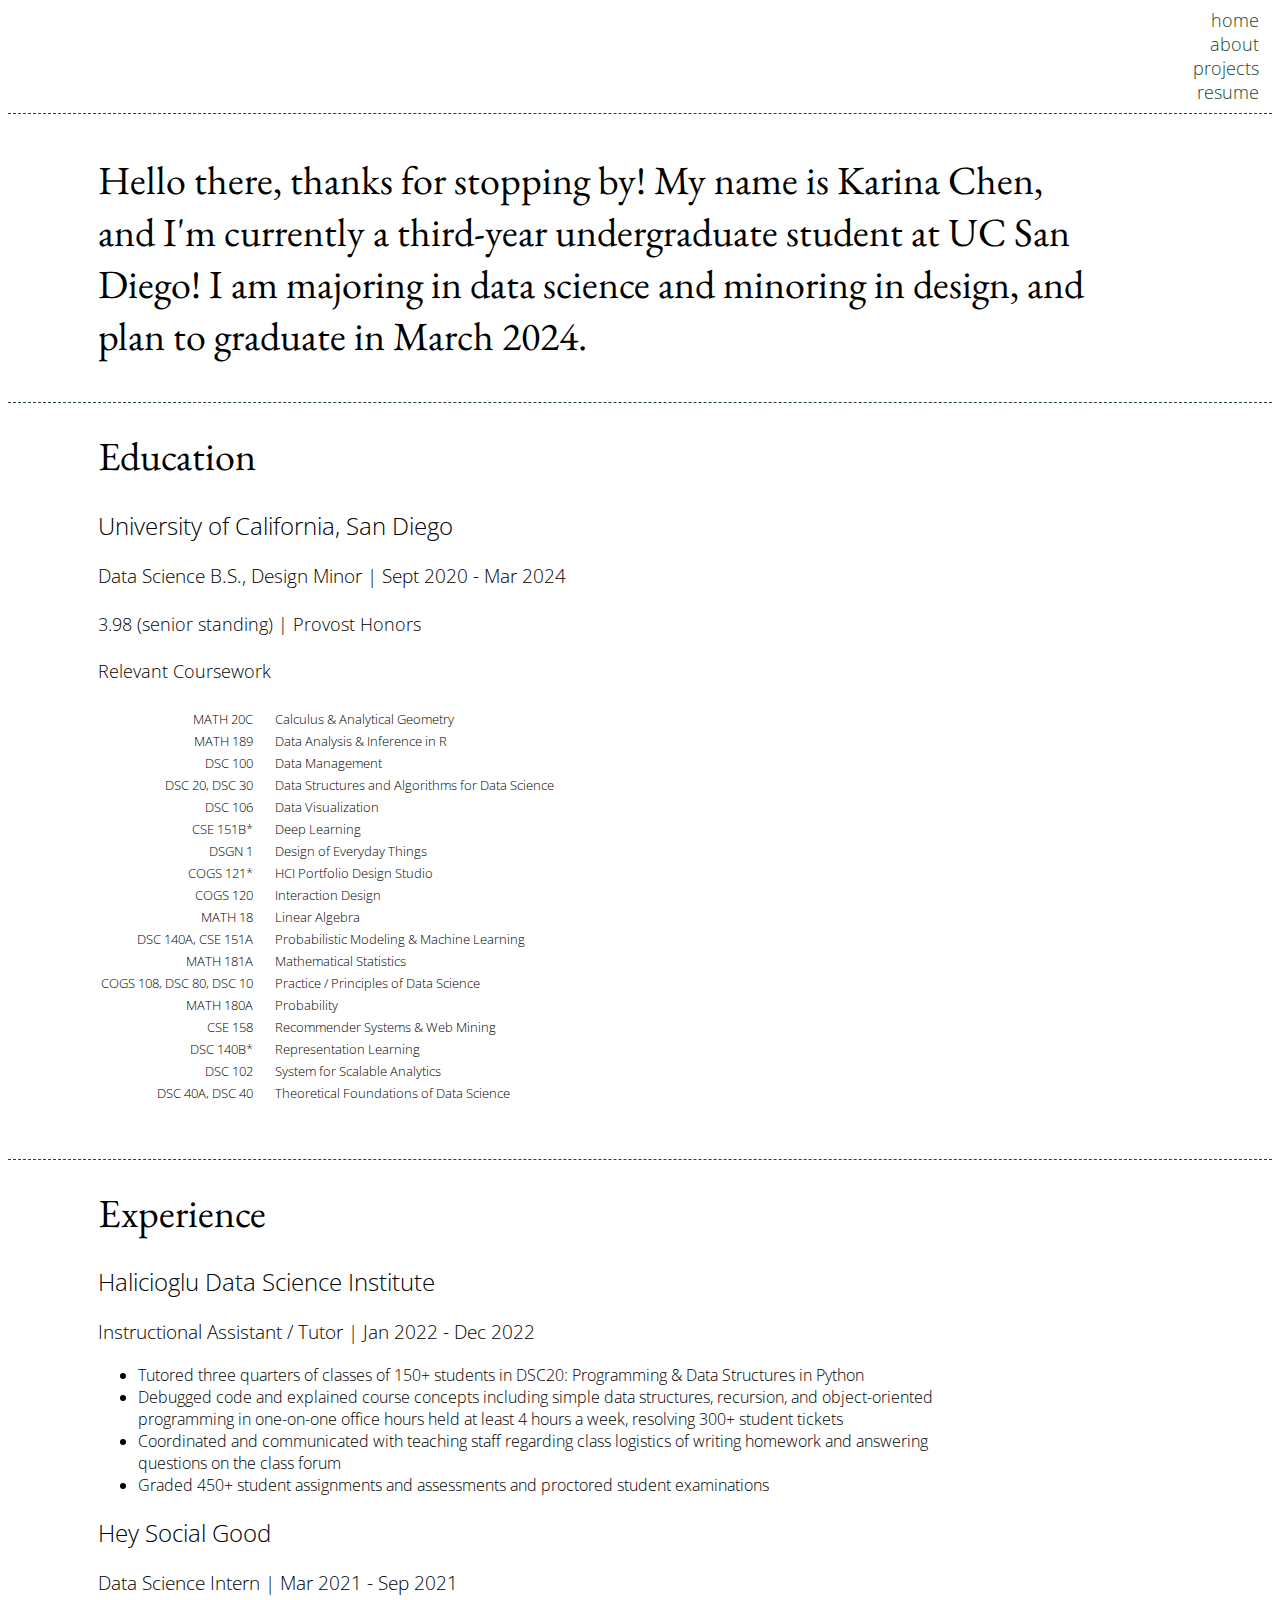
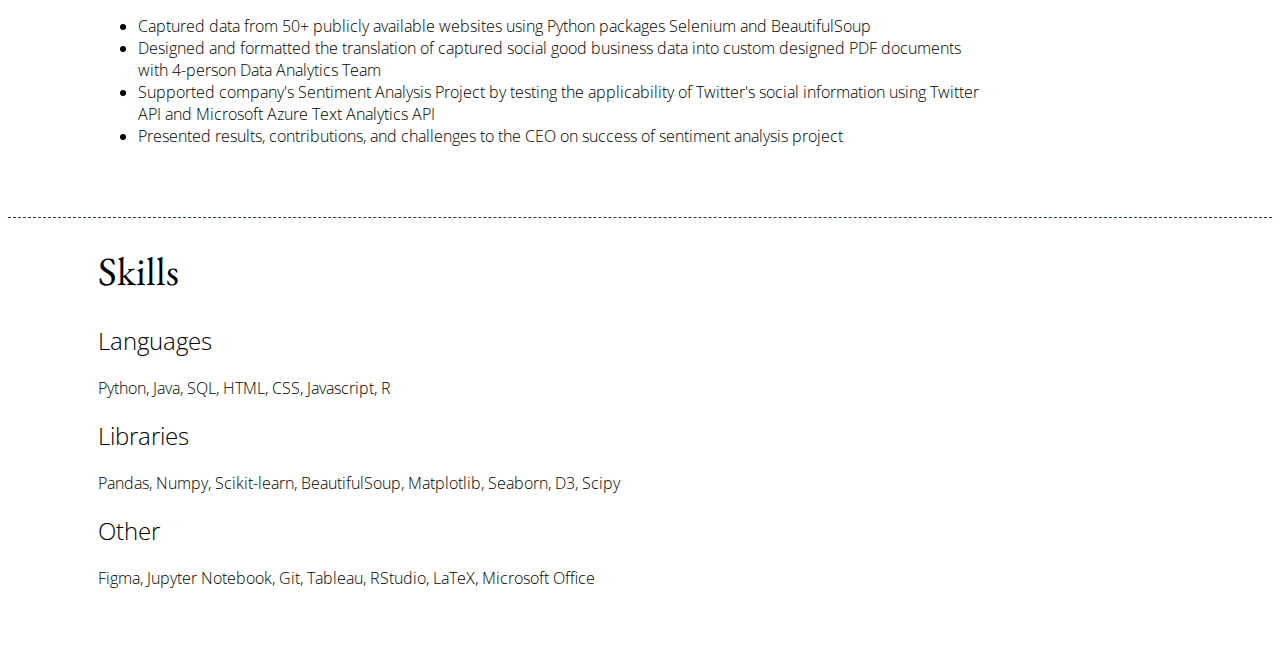
==== commit 88981460: "add case studies" ====
--- a/about.html
+++ b/about.html
@@ -28,7 +28,7 @@
 			<div class="main-about-landing">
 				<section class="about-main-section">
 					<div class="about-me">
-						<p>Hello there! Thanks for stopping by! My name is Karina Chen, and I'm currently
+						<p>Hello there, thanks for stopping by! My name is Karina Chen, and I'm currently
 							a third-year undergraduate student at UC San Diego! I am majoring in data science
 							and minoring in design, and plan to graduate in March 2024.</p>
 					</div>
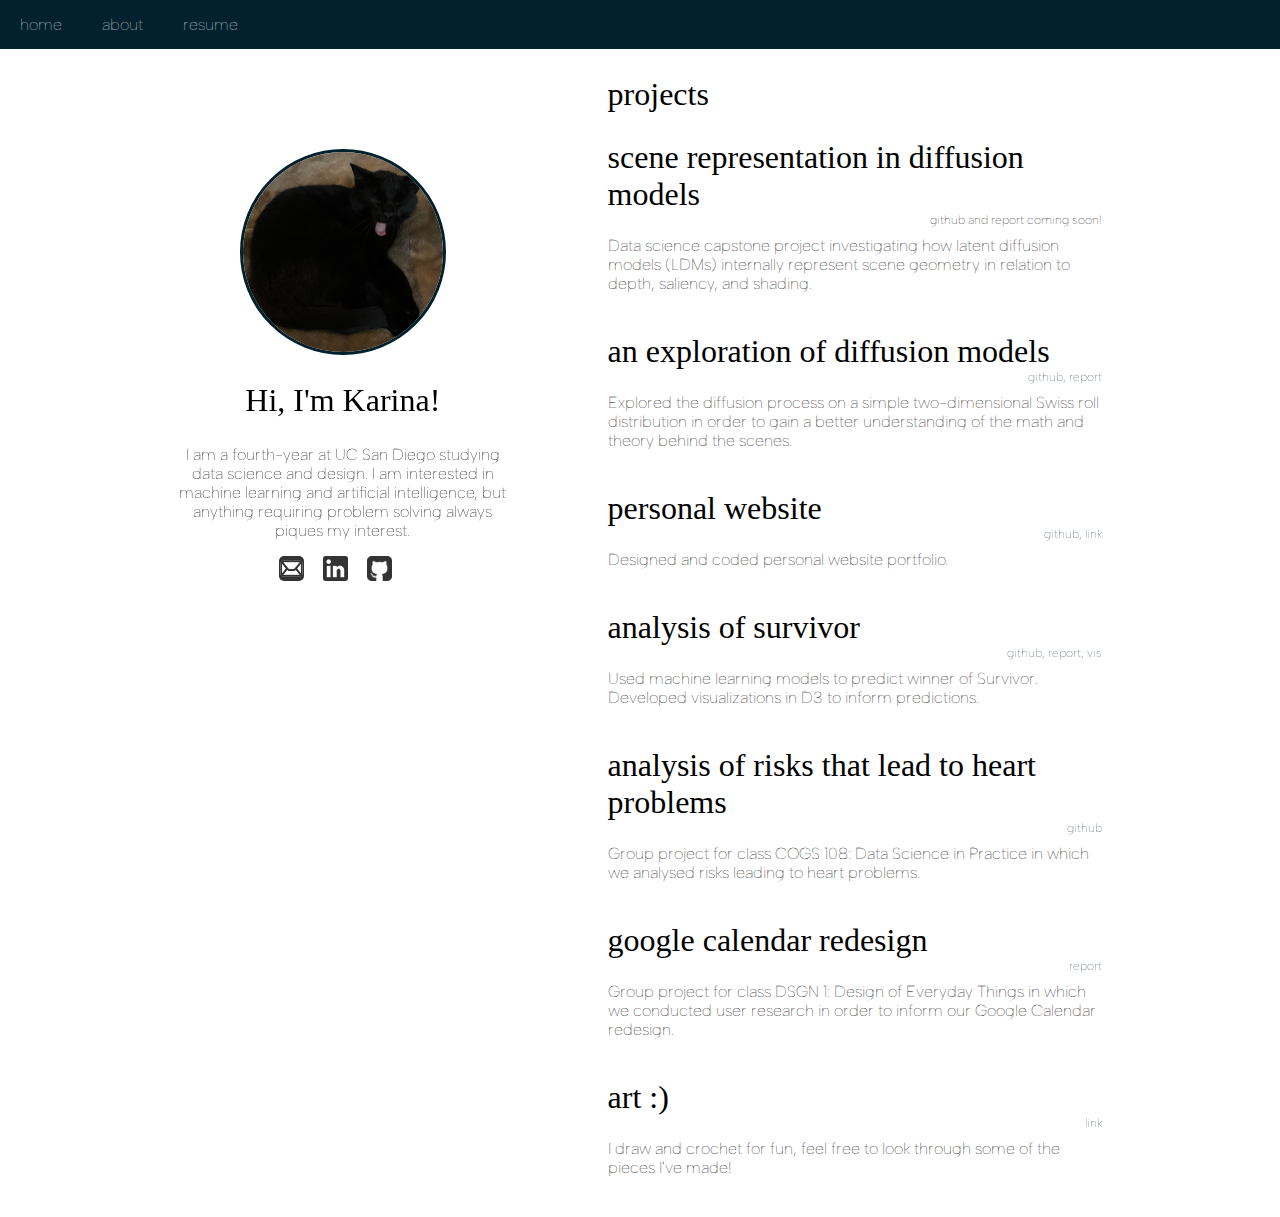
==== commit d09a8917: "update site" ====
--- a/about.html
+++ b/about.html
@@ -4,129 +4,88 @@
 	<meta charset="UTF-8">
 	<meta name="viewport" content="width=device-width, initial-scale=1.0">
 	<meta http-equiv="X-UA-Compatible" content="ie=edge">
-	<title>About Me - Karina Chen</title>
+	<title>About - Karina Chen</title>
 	<link rel="stylesheet" href="style.css"/>
 	<link rel="stylesheet" href="about.css"/>
 	<link rel="shortcut icon" type="image/x-icon" href="imgs/favicon.ico"/>
 	<script src="index.js"></script>
 </head>
-<body class="container full-height-grow">
+<body class="body">
 
-	<div class="container full-height-grow">
-		<div class="landing-page" id="about">
-			<header class="main-header">
-				<nav class="nav">
-					<ul>
-						<li><a href='index.html'>home</a></li>
-						<li><a href='about.html'>about</a></li>
-						<li><a href='projects.html'>projects</a></li>
-						<li><a href='KarinaChen_Resume.pdf' target="_blank">resume</a></li>
-					</ul>
-				</nav>
-			</header>
+	<div id="nav">
+		<li><a href = "index.html">home</a></li>
+        <li><a href="about.html">about</a></li> 
+        <li><a href="KarinaChen_Resume.pdf">resume</a></li>
+	</div>
 
-			<div class="main-about-landing">
-				<section class="about-main-section">
-					<div class="about-me">
-						<p>Hello there, thanks for stopping by! My name is Karina Chen, and I'm currently
-							a third-year undergraduate student at UC San Diego! I am majoring in data science
-							and minoring in design, and plan to graduate in March 2024.</p>
-					</div>
-				</section>
-				
+	<section class="panel">
+		<div class="static">
+			<img src="imgs/me.jpeg" alt="me" id="pfp">
+			<h2>Hi, I'm Karina!</h2>
+			
+			<p>I am a fourth-year at UC San Diego studying data science and design. 
+				I am interested in machine learning and artificial intelligence, but anything 
+				requiring problem solving always piques my interest. 
+			</p>
+
+			<div class="contact">
+				<a href="mailto:karina.e.chen@gmail.com"><img src="imgs/mail.svg" alt="email"></a>
+				<a href="https://www.linkedin.com/in/karina-e-chen/"><img src="imgs/linkedin.svg" alt="linkedin"></a>
+				<a href="https://github.com/karinaechen"><img src="imgs/github.svg" alt="github"></a>
 			</div>
 		</div>
+		<div class="scroll">
+			<h2>projects</h2>
+			
+			<section class="project">
+			<h1>scene representation in diffusion models</h1>
+			<p class="link">github and report coming soon!</p>
+			<p>Data science capstone project investigating how latent diffusion models (LDMs) internally represent 
+				scene geometry in relation to depth, saliency, and shading.</p>
+			</section>
+			
+			<section class="project">
+			<h1>an exploration of diffusion models</h1>
+			<p class="link"><a href="https://github.com/karinaechen/spiral_diffusion">github</a>, <a href="https://github.com/karinaechen/spiral_diffusion/blob/main/Reverse%20Diffusion%20on%202D%20Spirals.pdf">report</a></p>
+			<p>Explored the diffusion process on a simple two-dimensional Swiss roll distribution in order to gain 
+				a better understanding of the math and theory behind the scenes.</p>
+			</section>
 
-		<div class="education" id="education">
-			<h1>Education</h1>
-			<div class="overall-section">
-				<section class="item">
-					<h2>University of California, San Diego</h2>
-					<h3>Data Science B.S., Design Minor | Sept 2020 - Mar 2024</h3>
-					<h4>3.98 (senior standing) | Provost Honors</h4>
-					<h4>Relevant Coursework</h4>
-					<table class="course-list">
-						<tr><td class="num">MATH 20C</td><td class="name">Calculus & Analytical Geometry</td></tr>
-						<tr><td class="num">MATH 189</td><td class="name">Data Analysis & Inference in R</td></tr>
-						<tr><td class="num">DSC 100</td><td class="name">Data Management</td></tr>
-						<tr><td class="num">DSC 20, DSC 30</td><td class="name">Data Structures and Algorithms for Data Science</td></tr>
-						<tr><td class="num">DSC 106</td><td class="name">Data Visualization</td></tr>
-						<tr><td class="num">CSE 151B*</td><td class="name">Deep Learning</td></tr>
-						<tr><td class="num">DSGN 1</td><td class="name">Design of Everyday Things</td></tr>
-						<tr><td class="num">COGS 121*</td><td class="name">HCI Portfolio Design Studio</td></tr>
-						<tr><td class="num">COGS 120</td><td class="name">Interaction Design</td></tr>
-						<tr><td class="num">MATH 18</td><td class="name">Linear Algebra</td></tr>
-						<tr><td class="num">DSC 140A, CSE 151A</td><td class="name">Probabilistic Modeling & Machine Learning</td></tr>
-						<tr><td class="num">MATH 181A</td><td class="name">Mathematical Statistics</td></tr>
-						<tr><td class="num">COGS 108, DSC 80, DSC 10</td><td class="name">Practice / Principles of Data Science</td></tr>
-						<tr><td class="num">MATH 180A</td><td class="name">Probability</td></tr>
-						<tr><td class="num">CSE 158</td><td class="name">Recommender Systems & Web Mining</td></tr>
-						<tr><td class="num">DSC 140B*</td><td class="name">Representation Learning</td></tr>
-						<tr><td class="num">DSC 102</td><td class="name">System for Scalable Analytics</td></tr>
-						<tr><td class="num">DSC 40A, DSC 40</td><td class="name">Theoretical Foundations of Data Science</td></tr>
-					</table>
-				</section>
-			</div>
+			<section class="project">
+			<h1>personal website</h1>
+			<p class="link"><a href="https://github.com/karinaechen/karinaechen.github.io">github</a>, <a href="https://karinaechen.github.io/">link</a></p>
+			<p>Designed and coded personal website portfolio.</p>
+			</section>
+
+			<section class="project">
+			<h1>analysis of survivor</h1>
+			<p class="link"><a href="https://github.com/karinaechen/survivor">github</a>, <a href="case-studies/survivor.html">report</a>, <a href="case-studies/survivor-vis/index.html">vis</a></p>
+			<p>Used machine learning models to predict winner of Survivor. Developed visualizations in D3 to inform 
+				predictions.</p>
+			</section>
+				
+			<section class="project">
+			<h1>analysis of risks that lead to heart problems</h1>
+			<p class="link"><a href="https://github.com/karinaechen/cogs108_project">github</a></p>
+			<p>Group project for class COGS 108: Data Science in Practice in which we analysed risks leading to heart 
+				problems.</p>
+			</section>
+
+			<section class="project">
+			<h1>google calendar redesign</h1>
+			<p class="link"><a href="case-studies/calendar.html">report</a></p>
+			<p>Group project for class DSGN 1: Design of Everyday Things in which we conducted user research in order 
+				to inform our Google Calendar redesign.</p>
+			</section>
+			
+			<section class="project">
+			<h1>art :&#41;</h1>
+			<p class="link"><a href="crochet.html">link</a></p>
+			<p>I draw and crochet for fun, feel free to look through some of the pieces I've made!</p>
+			</section>
+
 		</div>
-
-		<div class="experience" id="experience">
-			<h1>Experience</h1>
-			<div class="overall-section">
-				<section class="item">
-					<h2>Halicioglu Data Science Institute</h2>
-					<h3>Instructional Assistant / Tutor | Jan 2022 - Dec 2022</h3>
-					<ul>
-						<li>Tutored three quarters of classes of 150+ students in 
-							DSC20: Programming & Data Structures in Python</li>
-						<li>Debugged code and explained course concepts including 
-							simple data structures, recursion, and object-oriented 
-							programming in one-on-one office hours held at least 4 
-							hours a week, resolving 300+ student tickets</li>
-						<li>Coordinated and communicated with teaching staff regarding
-							class logistics of writing homework and answering questions 
-							on the class forum</li>
-						<li>Graded 450+ student assignments and assessments and proctored 
-							student examinations</li>
-					</ul>
-				</section>
-				<section class="item">
-					<h2>Hey Social Good</h2>
-					<h3>Data Science Intern | Mar 2021 - Sep 2021</h3>
-					<ul>
-						<li>Captured data from 50+ publicly available websites using 
-							Python packages Selenium and BeautifulSoup</li>
-						<li>Designed and formatted the translation of captured social 
-							good business data into custom designed PDF documents with 
-							4-person Data Analytics Team</li>
-						<li>Supported company's Sentiment Analysis Project by testing 
-							the applicability of Twitter's social information using Twitter 
-							API and Microsoft Azure Text Analytics API</li>
-						<li>Presented results, contributions, and challenges to the CEO 
-							on success of sentiment analysis project</li>
-					</ul>
-				</section>
-			</div>
-		</div>
-
-		<div class="skills" id="skills">
-			<h1>Skills</h1>
-			<div class="overall-section">
-				<section class="item">
-					<h2>Languages</h2>
-					<p>Python, Java, SQL, HTML, CSS, Javascript, R</p>
-				</section>
-				<section class="item">
-					<h2>Libraries</h2>
-					<p>Pandas, Numpy, Scikit-learn, BeautifulSoup, Matplotlib, Seaborn, D3, Scipy</p>
-				</section>
-				<section class="item">
-					<h2>Other</h2>
-					<p>Figma, Jupyter Notebook, Git, Tableau, RStudio, LaTeX, Microsoft Office</p>
-				</section>
-			</div>
-		</div>
-		
-	</div>
+	</section>
 
 </body>
-</html>
+</html>--- a/style.css
+++ b/style.css
@@ -1,36 +1,61 @@
-@import url('https://fonts.googleapis.com/css2?family=EB+Garamond:wght@400;500&display=swap');
-@import url('https://fonts.googleapis.com/css2?family=Open+Sans:wght@300;400&display=swap');
+@import url('https://fonts.googleapis.com/css2?family=Albert+Sans:wght@300&family=Nanum+Myeongjo:wght@700&display=swap');
+@import url('https://fonts.googleapis.com/css2?family=Albert+Sans:wght@300&display=swap');
 
-body {
-	
+:root {
+	--fontColor : #00212D;
+	--subtitleColour: white;
+	/* --cardLinkHoverColour: rgb(151, 208, 212); */
+	/* --cardLinkColour: #ff7965; */
+	/* --backgroundColour : linear-gradient(to top,#4a6064, #283436,#283436); */
+	/* --overlay: rgba(0, 0, 0, 0.4); */
+	--navColor: #00212D;
+	/* --pathColour: #283436; */
+	--headerFont: 'Nanum Myeongjo', serif;
+	--bodyFont: 'Albert Sans', sans-serif;
 }
 
-.nav {
-	margin-right: 1vw;
-	/* overflow: visible; */
+/* body {
+	background-color: white;
+} */
+
+#nav {
+	position: fixed;
+	top: 0;
+	left: 0;
+	width: 100%;
+	display: flex;
+	align-items: center;
+	justify-content: flex-start;
+  	z-index: 2;
+	background-color: var(--navColor);
 }
 
-.nav ul {
+#nav li {
 	list-style: none;
-	color: #142B12;
-	margin: 0;
-	text-align: right;
-	font-family: Open Sans;
+	color: var(--subtitleColour);
+	margin: 15px 20px;
+	text-align: center;
+	font-family: var(--bodyFont);
 	font-weight: lighter;
 }
 
-.nav a {
+#nav > li > a {
+	opacity: 0.8;
+	color: var(--subtitleColour);
 	text-decoration: none;
-	box-shadow: inset 0 0 0 0 #70c464;
-	color: #20431D;
-	margin: 0 -.25rem;
-	padding: 0 .25rem;
-	transition: color .3s ease-in-out, box-shadow .3s ease-in-out;
-	font-size: calc((0.01 * 100vw + (5px)));
 }
-.nav a:hover {
-	box-shadow: inset 100px 0 0 0 #70c464;
-	/* #20431D; */
-	color: white;
-	cursor: pointer;
+
+#nav > li > a:hover {opacity: 1;}
+
+p.header {
+	font-family: var(--headerFont);
+	font-size: 8vw;
+	letter-spacing: 0.03em;
+	color: #00212D !important;
+}
+
+@media (max-width: 800px) {
+	body {
+		font-size: 16px;
+	}
 }--- a/about.css
+++ b/about.css
@@ -1,125 +1,111 @@
-@import url('https://fonts.googleapis.com/css2?family=EB+Garamond:wght@400;500&display=swap');
-@import url('https://fonts.googleapis.com/css2?family=Open+Sans:wght@300;400&display=swap');
-
-.main-about-landing {
-	border-top: 1px dashed #273F4B;
-	font-family: EB Garamond;
-	display: flex;
-	align-items: center;
-	justify-content: space-between;
-	flex-grow: 1;
-	text-align: left;
-	margin-top: 1vh;
-	padding-left: 7vw;
-	padding-right: 7vw;
+body {
+	margin-left: 10%;
+	margin-right: 10%;
+	margin-top: 0;
+	margin-bottom: 0;
+	padding-top: 0;
+	padding-bottom: 0;
 }
 
-.about-main-section {
-	display: flex;
-	align-items: center;
-	justify-content: space-between;
-	flex-grow: 1;
-	text-align: left;
+h2 {
+	font-size: xx-large;
 }
 
-.about-me {
-	font-size: 2.5em;
-	padding-right: 7vw;
+h2, h1, p {
+	font-weight: lighter;
 }
 
-h1 {
-	font-family: EB Garamond;
-	font-weight: lighter;
-	font-size: 2.5em;
-}
-h2 {
-	font-family: Open Sans;
-	font-weight: lighter;
-	font-size: 1.5em;
-}
-h3 {
-	font-family: Open Sans;
-	font-weight: lighter;
-	font-size: 1.2em;
-}
-h4 {
-	font-family: Open Sans;
-	font-weight: lighter;
-	font-size: 1.1em;
-}
-.overall-section ul {
-	font-family: Open Sans;
-	font-weight: lighter;
-	font-size: 1em;
-	padding-right: 15vw;
+p {
+	font-family: 'Albert Sans', sans-serif;;
 }
 
-.education, .experience {
-	border-top: 1px dashed #273F4B;
-	padding-left: 7vw;
-	padding-right: 7vw;
-	padding-bottom: 6vh;
+section.panel {
+	display: flex;
+	flex-direction: row;
+	font-weight: lighter;
 }
 
-.course-list {
-	font-family: Open Sans;
-	font-weight: lighter;
-	font-size: 0.8em;
-}
-.num, .language, .library {
-	vertical-align: top;
-	text-align: right;
-	padding-right: 10px;
-}
-.name, .desc {
-	vertical-align: top;
-	text-align: left;
-	padding-left: 10px;
+div.static {
+	align-items: center;
+	height: 100vh;
+	position: sticky;
+	position: -webkit-sticky;
+	top: 0;
+	width: 40%;
+	text-align: center;
+	padding: 0px 100px 0px 50px;
 }
 
-.skills {
-	font-family: Open Sans;
-	font-weight: lighter;
-	padding-bottom: 6vh;
-	border-top: 1px dashed #273F4B;
-	padding-left: 7vw;
-	padding-right: 7vw;
+#pfp {
+    display: block;
+	width: 200px;
+    float: top;
+    border-radius: 50%;
+    border: 3px solid #00212D;
+	margin-left: auto;
+	margin-right: auto;
+	margin-top: 149px;
 }
 
-@media (max-width: 920px) {
-	.about-main-section {
-		flex-direction: column;
-		justify-content: center;
-		text-align: left;
-
-		margin-left: 1vw;
-		margin-right: 1vw;
-	}
-
-	.education, .experience { 
-		padding-top: 2vh;
-		min-height: calc(100vh - 2vh);
-	}
-	.skills {
-		padding-top: 2vh;
-		min-height: calc(100vh - 2vh - 70px);
-	}
+.contact a {
+	text-decoration: none;
+	color: #00212D;
+	opacity: 0.8;
+	padding: 0px 15px 0px 0px;
 }
 
-@media (max-width: 280px) {
-	.about-main-section {
+.contact a:hover {
+	opacity: 1;
+	text-decoration: none;
+}
+
+div.scroll {
+	margin-top: 49px;
+	width: 60%;
+	padding-right: 50px;
+}
+
+div.scroll section.project {
+	margin-bottom: 40px;
+}
+
+div.scroll section.project h1 {
+	margin-bottom: 0;
+}
+
+div.scroll section.project p {
+	padding-top: 7px;
+}
+
+div.scroll section.project p.link {
+	float: right;
+	margin: 0;
+	padding: 0;
+	font-size: 12px;
+}
+
+div.scroll section.project p.link a{
+	opacity: 0.8;
+	color: #00212D;
+	text-decoration: none;
+}
+
+div.scroll section.project p.link a:hover {opacity: 1;}
+
+@media (max-width: 800px) {
+	section.panel {
+		display: flex;
 		flex-direction: column;
-		justify-content: center;
-		text-align: left;
-
-		margin-left: 1vw;
-		margin-right: 0;
 	}
-
-	.education, .experience { 
-		padding-top: 2vh;
+	div.static {
+		padding: 100px 0px 0px 0px;
+		width: 100%;
+		margin: 0;
+		position: static;
 	}
-	.skills {
-		padding-top: 2vh;
+	div.scroll {
+		width: 100%;
+		padding: 0;
+		margin: 0;
 	}
 }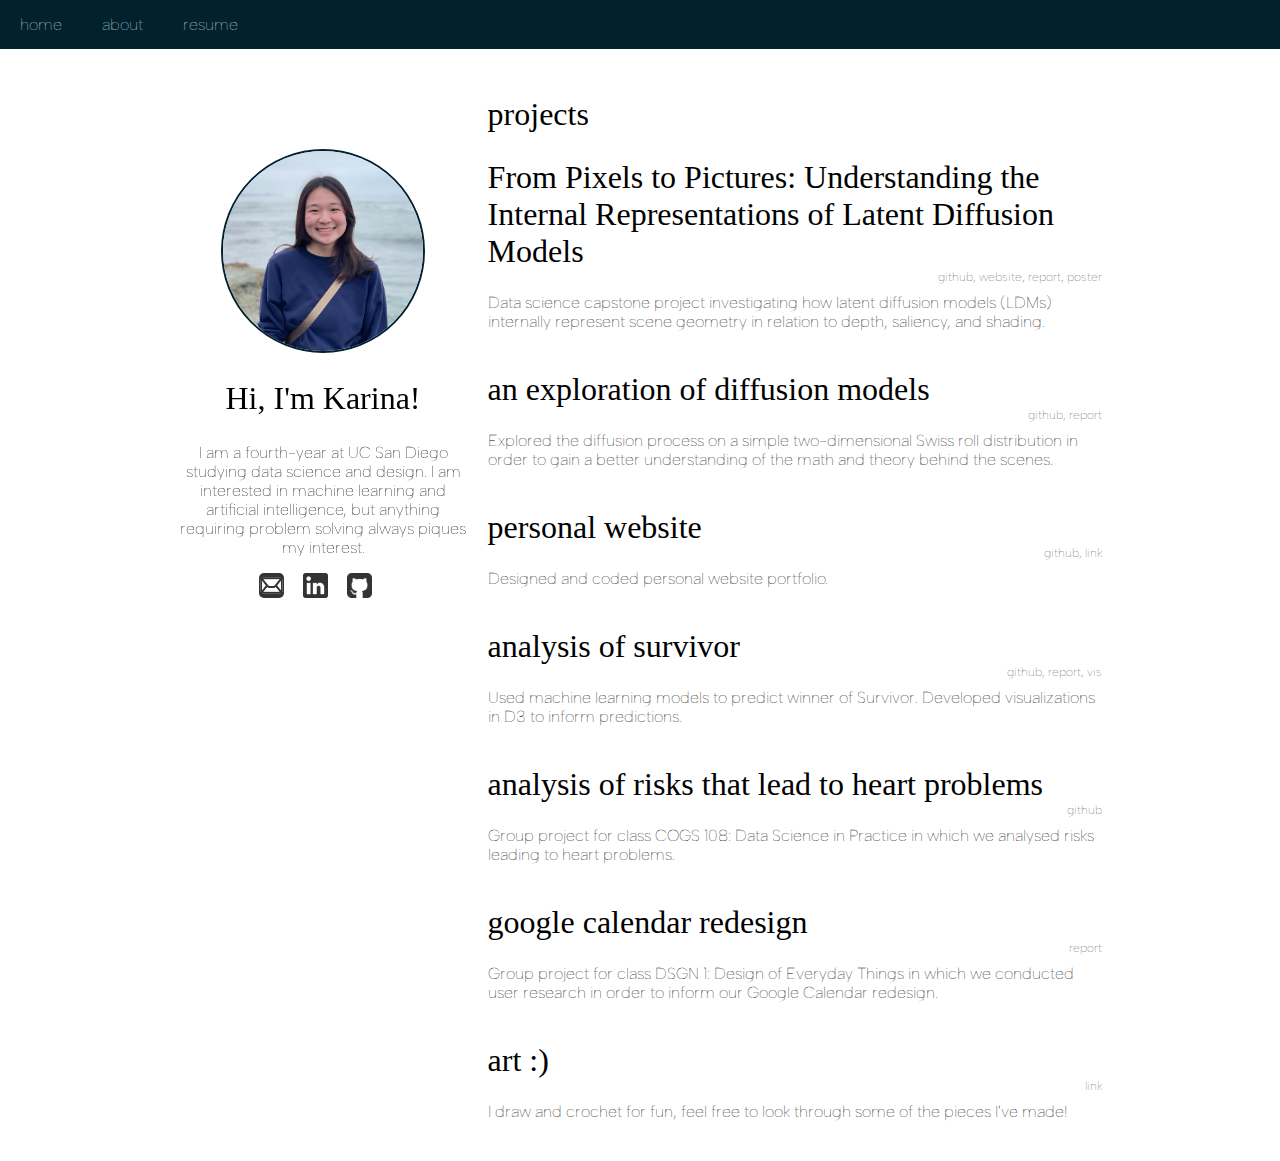
==== commit 57639730: "fix about and optimize for multiple medias" ====
--- a/about.html
+++ b/about.html
@@ -18,9 +18,10 @@
         <li><a href="KarinaChen_Resume.pdf">resume</a></li>
 	</div>
 
-	<section class="panel">
-		<div class="static">
-			<img src="imgs/me.jpeg" alt="me" id="pfp">
+	<!-- <section class="panel"> -->
+		<!-- <div class="static"> -->
+		<header>
+			<img src="imgs/karina.jpeg" alt="me" id="pfp">
 			<h2>Hi, I'm Karina!</h2>
 			
 			<p>I am a fourth-year at UC San Diego studying data science and design. 
@@ -33,13 +34,19 @@
 				<a href="https://www.linkedin.com/in/karina-e-chen/"><img src="imgs/linkedin.svg" alt="linkedin"></a>
 				<a href="https://github.com/karinaechen"><img src="imgs/github.svg" alt="github"></a>
 			</div>
-		</div>
-		<div class="scroll">
+		</header>
+		<!-- </div> -->
+		<!-- <div class="scroll"> -->
+		<section class="scroll">
 			<h2>projects</h2>
 			
 			<section class="project">
-			<h1>scene representation in diffusion models</h1>
-			<p class="link">github and report coming soon!</p>
+			<h1>From Pixels to Pictures: Understanding the Internal Representations of Latent Diffusion Models</h1>
+			<p class="link"><a href="https://github.com/karinaechen/diffusion-model-internal-representation/tree/main">github</a>, 
+				<a href="https://ester-tsai.github.io/diffusion-model-internal-representation/">website</a>, 
+				<a href="https://ester-tsai.github.io/diffusion-model-internal-representation/assets/deliverables/report.pdf">report</a>, 
+				<a href="https://ester-tsai.github.io/diffusion-model-internal-representation/assets/deliverables/poster.pdf">poster</a>
+			</p>
 			<p>Data science capstone project investigating how latent diffusion models (LDMs) internally represent 
 				scene geometry in relation to depth, saliency, and shading.</p>
 			</section>
@@ -84,8 +91,9 @@
 			<p>I draw and crochet for fun, feel free to look through some of the pieces I've made!</p>
 			</section>
 
-		</div>
-	</section>
+		</section>
+		<!-- </div> -->
+	<!-- </section> -->
 
 </body>
 </html>--- a/about.css
+++ b/about.css
@@ -5,6 +5,7 @@
 	margin-bottom: 0;
 	padding-top: 0;
 	padding-bottom: 0;
+	font-weight: lighter;
 }
 
 h2 {
@@ -16,16 +17,25 @@
 }
 
 p {
-	font-family: 'Albert Sans', sans-serif;;
+	font-family: 'Albert Sans', sans-serif;
 }
 
-section.panel {
+/* section.panel {
 	display: flex;
 	flex-direction: row;
 	font-weight: lighter;
+} */
+
+header {
+	width: 290px;
+	position: fixed;
+	/* height: 100vh; */
+	float: left;
+	padding: 0px 100px 0px 50px;
+	text-align: center;
 }
 
-div.static {
+/* div.static {
 	align-items: center;
 	height: 100vh;
 	position: sticky;
@@ -34,14 +44,14 @@
 	width: 40%;
 	text-align: center;
 	padding: 0px 100px 0px 50px;
-}
+} */
 
 #pfp {
     display: block;
 	width: 200px;
-    float: top;
+    /* float: top; */
     border-radius: 50%;
-    border: 3px solid #00212D;
+    border: 2px solid #00212D;
 	margin-left: auto;
 	margin-right: auto;
 	margin-top: 149px;
@@ -59,7 +69,42 @@
 	text-decoration: none;
 }
 
-div.scroll {
+section.scroll {
+	float: right;
+	width: 60%;
+	margin-top: 49px;
+	/* padding-right: 50px; */
+	padding: 20px 50px 0 0;
+}
+
+section.scroll section.project {
+	margin-bottom: 40px;
+}
+
+section.scroll section.project h1 {
+	margin-bottom: 0;
+}
+
+section.scroll section.project p {
+	padding-top: 7px;
+}
+
+section.scroll section.project p.link {
+	float: right;
+	margin: 0;
+	padding: 0;
+	font-size: 12px;
+}
+
+section.scroll section.project p.link a{
+	opacity: 0.8;
+	color: #00212D;
+	text-decoration: none;
+}
+
+section.scroll section.project p.link a:hover {opacity: 1;}
+
+/* div.scroll {
 	margin-top: 49px;
 	width: 60%;
 	padding-right: 50px;
@@ -90,10 +135,28 @@
 	text-decoration: none;
 }
 
-div.scroll section.project p.link a:hover {opacity: 1;}
+div.scroll section.project p.link a:hover {opacity: 1;} */
 
-@media (max-width: 800px) {
-	section.panel {
+@media (max-width: 1250px) {
+	header {
+		width: 240px;
+		position: fixed;
+		/* height: 100vh; */
+		float: left;
+		padding: 0px 50px 0px 0;
+		text-align: center;
+	}
+
+	section.scroll {
+		float: right;
+		width: 60%;
+		margin-top: 49px;
+		padding: 50px 20px 0 0;
+	}
+}
+
+@media (max-width: 1024px) {
+	/* section.panel {
 		display: flex;
 		flex-direction: column;
 	}
@@ -107,5 +170,28 @@
 		width: 100%;
 		padding: 0;
 		margin: 0;
+	} */
+
+	header {
+		padding: 100px 0px 0px 0px;
+		width: 100%;
+		margin: 0;
+		position: static;
+	}
+
+	#pfp {
+		display: block;
+		width: 200px;
+		border-radius: 50%;
+		border: 2px solid #00212D;
+		margin-left: auto;
+		margin-right: auto;
+		margin-top: 50px;
+	}
+
+	section.scroll {
+		width: 100%;
+		padding: 0;
+		margin: 0;
 	}
 }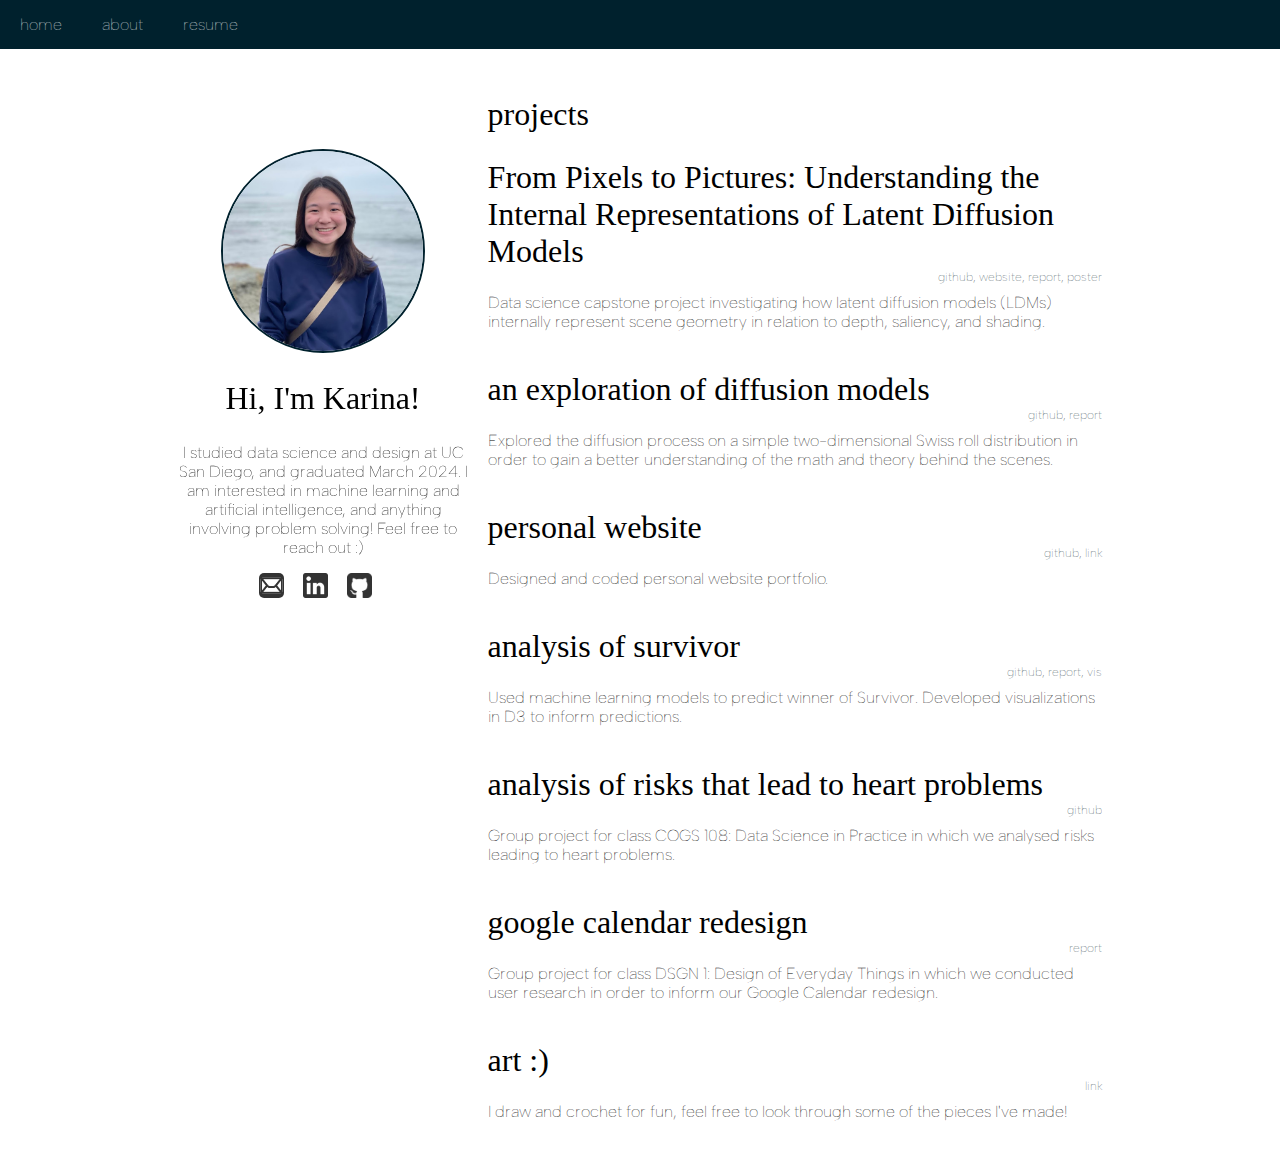
==== commit de724386: "updates after grad" ====
--- a/about.html
+++ b/about.html
@@ -24,9 +24,9 @@
 			<img src="imgs/karina.jpeg" alt="me" id="pfp">
 			<h2>Hi, I'm Karina!</h2>
 			
-			<p>I am a fourth-year at UC San Diego studying data science and design. 
-				I am interested in machine learning and artificial intelligence, but anything 
-				requiring problem solving always piques my interest. 
+			<p>I studied data science and design at UC San Diego, and graduated March 2024. 
+				I am interested in machine learning and artificial intelligence, and anything
+				involving problem solving! Feel free to reach out :)
 			</p>
 
 			<div class="contact">
--- a/style.css
+++ b/style.css
@@ -47,13 +47,6 @@
 
 #nav > li > a:hover {opacity: 1;}
 
-p.header {
-	font-family: var(--headerFont);
-	font-size: 8vw;
-	letter-spacing: 0.03em;
-	color: #00212D !important;
-}
-
 @media (max-width: 800px) {
 	body {
 		font-size: 16px;
